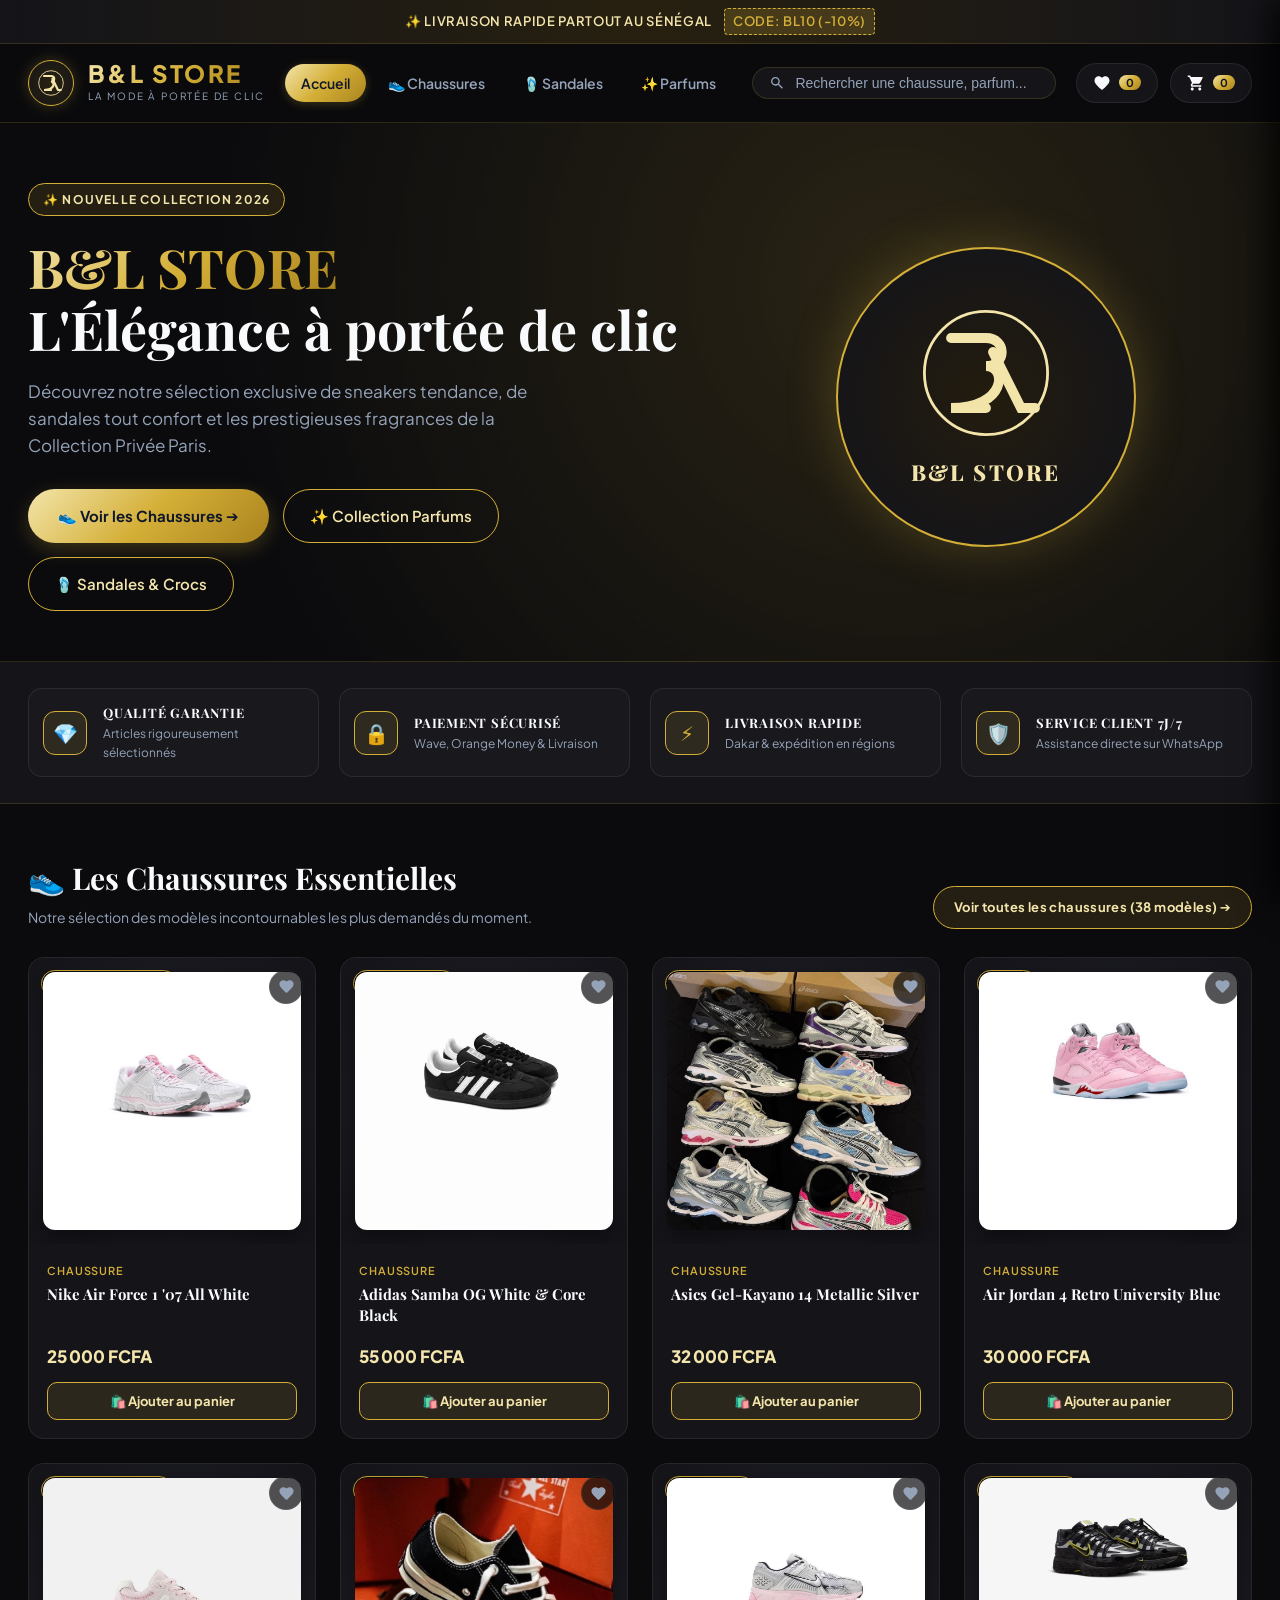
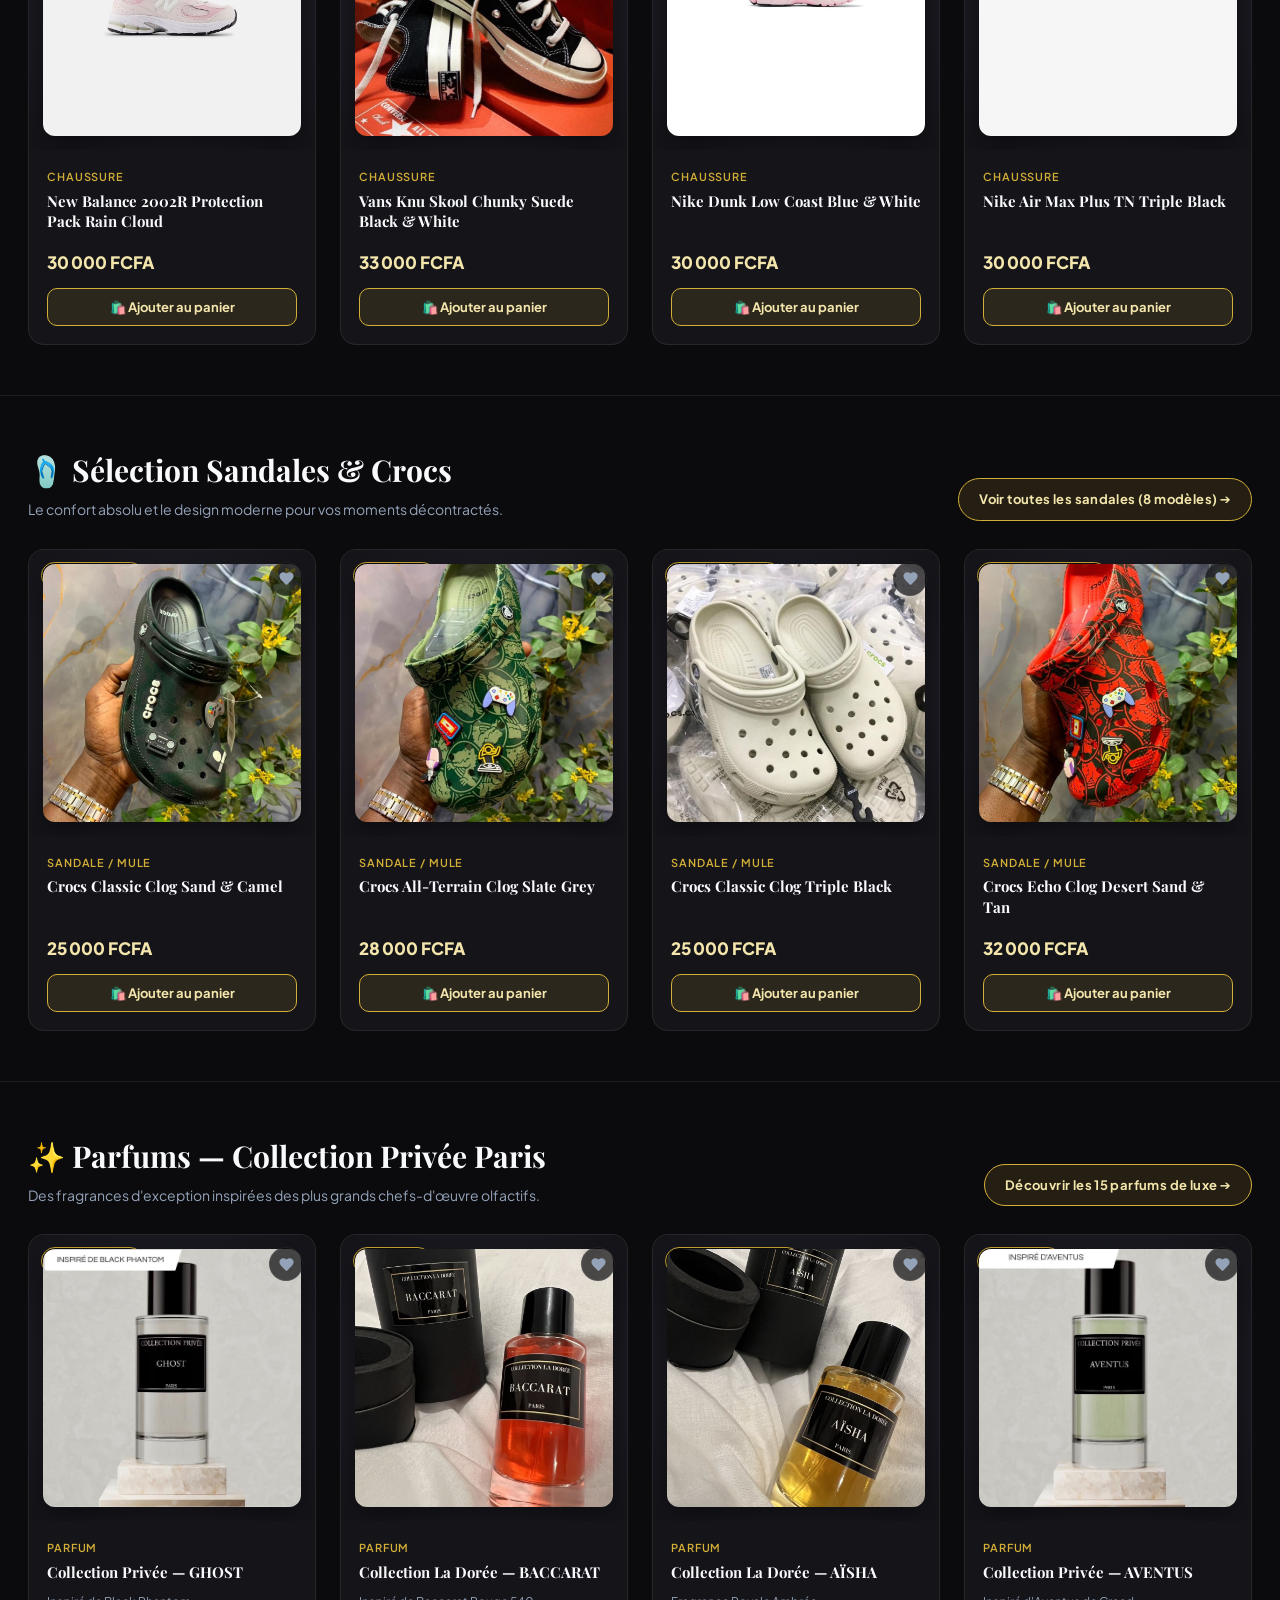
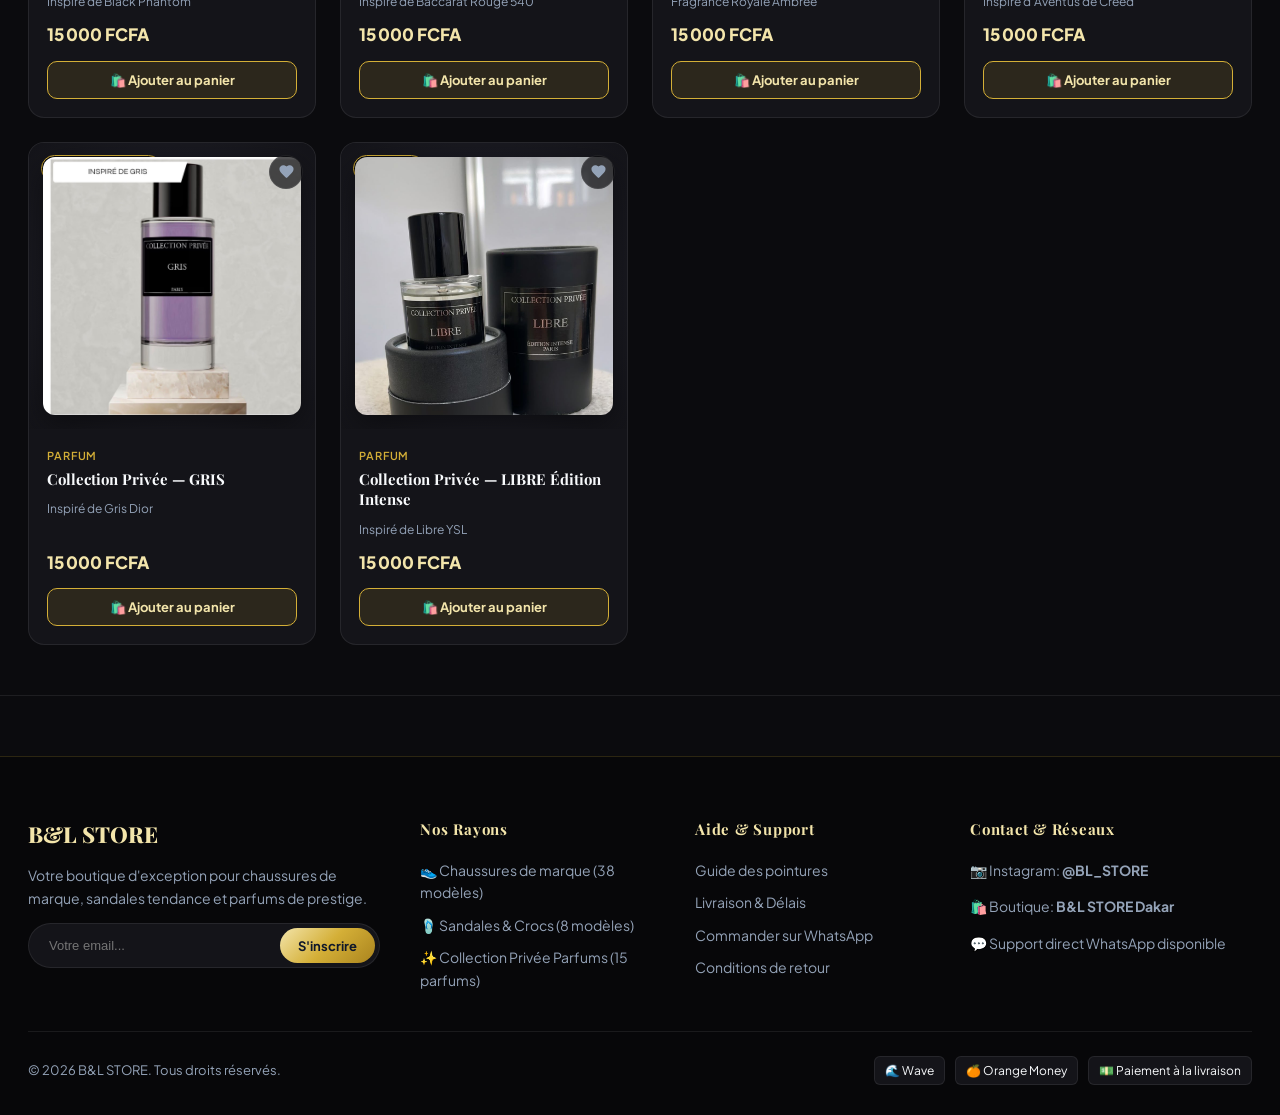
==== index.html @ 7fd626f5 "Rename site.html to index.html" ====
<!DOCTYPE html>
<html lang="fr">

<head>
  <meta charset="UTF-8">
  <meta name="viewport" content="width=device-width, initial-scale=1.0">
  <title>B&L STORE — La mode à portée de clic | Chaussures, Sandales & Parfums</title>
  <meta name="description"
    content="Découvrez B&L STORE : chaussures de marque, sandales tendance et parfums d'exception. Livraison rapide et paiement sécurisé.">
  <link rel="preconnect" href="https://fonts.googleapis.com">
  <link rel="preconnect" href="https://fonts.gstatic.com" crossorigin>
  <link
    href="https://fonts.googleapis.com/css2?family=Plus+Jakarta+Sans:wght@300;400;500;600;700;800&family=Playfair+Display:ital,wght@0,600;0,700;1,400&display=swap"
    rel="stylesheet">
  <link rel="stylesheet" href="style.css">
</head>

<body>

  <!-- Announcement Bar -->
  <div class="top-bar">
    <span>✨ LIVRAISON RAPIDE PARTOUT AU SÉNÉGAL</span>
    <span class="code">CODE: BL10 (-10%)</span>
  </div>

  <!-- Header -->
  <header>
    <div class="header-container">
      <a href="site.html" class="brand-logo-link">
        <div class="brand-badge">
          <svg viewBox="0 0 100 100" fill="none" xmlns="http://www.w3.org/2000/svg">
            <path d="M25 25 H50 C65 25 65 45 50 45 C65 45 65 75 25 75 H50" stroke="url(#goldGrad)" stroke-width="8"
              stroke-linecap="round" fill="none" />
            <path d="M55 35 L75 75 H85" stroke="url(#goldGrad)" stroke-width="8" stroke-linecap="round" fill="none" />
            <circle cx="50" cy="50" r="44" stroke="url(#goldGrad)" stroke-width="3" fill="none" />
            <defs>
              <linearGradient id="goldGrad" x1="0" y1="0" x2="100" y2="100">
                <stop offset="0%" stop-color="#f3e5ab" />
                <stop offset="50%" stop-color="#d4af37" />
                <stop offset="100%" stop-color="#aa841e" />
              </linearGradient>
            </defs>
          </svg>
        </div>
        <div class="brand-text-block">
          <span class="brand-name">B&L STORE</span>
          <span class="brand-tagline">LA MODE À PORTÉE DE CLIC</span>
        </div>
      </a>

      <!-- Navigation Links -->
      <nav class="main-nav">
        <a href="site.html" class="nav-link active">Accueil</a>
        <a href="chaussures.html" class="nav-link">👟 Chaussures</a>
        <a href="sandales.html" class="nav-link">🩴 Sandales</a>
        <a href="parfums.html" class="nav-link">✨ Parfums</a>
      </nav>

      <!-- Live Search Bar -->
      <div class="header-search">
        <div class="search-input-wrapper">
          <svg viewBox="0 0 24 24">
            <path
              d="M15.5 14h-.79l-.28-.27C15.41 12.59 16 11.11 16 9.5 16 5.91 13.09 3 9.5 3S3 5.91 3 9.5 5.91 16 9.5 16c1.61 0 3.09-.59 4.23-1.57l.27.28v.79l5 4.99L20.49 19l-4.99-5zm-6 0C7.01 14 5 11.99 5 9.5S7.01 5 9.5 5 14 7.01 14 9.5 11.99 14 9.5 14z" />
          </svg>
          <input type="text" id="searchInput" placeholder="Rechercher une chaussure, parfum..."
            oninput="handleHomeSearch(this.value)">
          <button class="clear-search-btn" id="clearSearchBtn" onclick="clearHomeSearch()">✕</button>
        </div>
      </div>

      <!-- Header Actions -->
      <div class="header-actions">
        <button class="action-btn" onclick="openWishlistDrawer()" title="Favoris">
          <svg viewBox="0 0 24 24">
            <path
              d="M12 21.35l-1.45-1.32C5.4 15.36 2 12.28 2 8.5 2 5.42 4.42 3 7.5 3c1.74 0 3.41.81 4.5 2.09C13.09 3.81 14.76 3 16.5 3 19.58 3 22 5.42 22 8.5c0 3.78-3.4 6.86-8.55 11.54L12 21.35z" />
          </svg>
          <span class="badge-count" id="wishlistCount">0</span>
        </button>
        <button class="action-btn" onclick="openCartDrawer()" title="Panier">
          <svg viewBox="0 0 24 24">
            <path
              d="M7 18c-1.1 0-1.99.9-1.99 2S5.9 22 7 22s2-.9 2-2-.9-2-2-2zM1 2v2h2l3.6 7.59-1.35 2.45c-.16.28-.25.61-.25.96 0 1.1.9 2 2 2h12v-2H7.42c-.14 0-.25-.11-.25-.25l.03-.12.9-1.63h7.45c.75 0 1.41-.41 1.75-1.03l3.58-6.49c.08-.14.12-.31.12-.48 0-.55-.45-1-1-1H5.21l-.94-2H1zm16 16c-1.1 0-1.99.9-1.99 2s.89 2 1.99 2 2-.9 2-2-.9-2-2-2z" />
          </svg>
          <span class="badge-count" id="cartCount">0</span>
        </button>
      </div>
    </div>
  </header>

  <!-- Hero Section -->
  <section class="hero-section">
    <div class="hero-content">
      <div class="hero-text">
        <div class="hero-tag">✨ Nouvelle Collection 2026</div>
        <h1><span>B&L STORE</span><br>L'Élégance à portée de clic</h1>
        <p>Découvrez notre sélection exclusive de sneakers tendance, de sandales tout confort et les prestigieuses fragrances de la Collection Privée Paris.</p>
        <div class="hero-ctas">
          <a href="chaussures.html" class="btn-gold">👟 Voir les Chaussures ➔</a>
          <a href="parfums.html" class="btn-outline">✨ Collection Parfums</a>
          <a href="sandales.html" class="btn-outline">🩴 Sandales & Crocs</a>
        </div>
      </div>
      <div class="hero-visual">
        <div class="hero-logo-frame">
          <svg width="140" height="140" viewBox="0 0 100 100" fill="none">
            <path d="M25 25 H50 C65 25 65 45 50 45 C65 45 65 75 25 75 H50" stroke="url(#heroGold)" stroke-width="7"
              stroke-linecap="round" />
            <path d="M55 35 L75 75 H85" stroke="url(#heroGold)" stroke-width="7" stroke-linecap="round" />
            <circle cx="50" cy="50" r="44" stroke="url(#heroGold)" stroke-width="2" />
            <defs>
              <linearGradient id="heroGold" x1="0" y1="0" x2="100" y2="100">
                <stop offset="0%" stop-color="#f3e5ab" />
                <stop offset="50%" stop-color="#d4af37" />
                <stop offset="100%" stop-color="#aa841e" />
              </linearGradient>
            </defs>
          </svg>
          <span
            style="font-family:var(--font-heading); font-size:22px; font-weight:800; color:var(--gold-light); margin-top:12px; letter-spacing:0.1em;">B&L
            STORE</span>
        </div>
      </div>
    </div>
  </section>

  <!-- Trust Badges -->
  <section class="trust-bar">
    <div class="trust-container">
      <div class="trust-card">
        <div class="trust-icon">💎</div>
        <div class="trust-info">
          <h4>Qualité Garantie</h4>
          <p>Articles rigoureusement sélectionnés</p>
        </div>
      </div>
      <div class="trust-card">
        <div class="trust-icon">🔒</div>
        <div class="trust-info">
          <h4>Paiement Sécurisé</h4>
          <p>Wave, Orange Money & Livraison</p>
        </div>
      </div>
      <div class="trust-card">
        <div class="trust-icon">⚡</div>
        <div class="trust-info">
          <h4>Livraison Rapide</h4>
          <p>Dakar & expédition en régions</p>
        </div>
      </div>
      <div class="trust-card">
        <div class="trust-icon">🛡️</div>
        <div class="trust-info">
          <h4>Service Client 7j/7</h4>
          <p>Assistance directe sur WhatsApp</p>
        </div>
      </div>
    </div>
  </section>

  <!-- Main Showcase Container -->
  <main>
    <!-- Section 1 : Chaussures Essentielles -->
    <section class="section-wrapper" id="section-chaussures">
      <div class="section-head-wrap">
        <div class="section-head-info">
          <h2>👟 Les Chaussures Essentielles</h2>
          <p>Notre sélection des modèles incontournables les plus demandés du moment.</p>
        </div>
        <a href="chaussures.html" class="btn-view-all">Voir toutes les chaussures (38 modèles) ➔</a>
      </div>
      <div class="products-grid" id="homeShoesGrid"></div>
    </section>

    <!-- Section 2 : Sandales & Crocs -->
    <section class="section-wrapper" id="section-sandales">
      <div class="section-head-wrap">
        <div class="section-head-info">
          <h2>🩴 Sélection Sandales & Crocs</h2>
          <p>Le confort absolu et le design moderne pour vos moments décontractés.</p>
        </div>
        <a href="sandales.html" class="btn-view-all">Voir toutes les sandales (8 modèles) ➔</a>
      </div>
      <div class="products-grid" id="homeSandalesGrid"></div>
    </section>

    <!-- Section 3 : Parfums Collection Privée -->
    <section class="section-wrapper" id="section-parfums">
      <div class="section-head-wrap">
        <div class="section-head-info">
          <h2>✨ Parfums — Collection Privée Paris</h2>
          <p>Des fragrances d'exception inspirées des plus grands chefs-d'œuvre olfactifs.</p>
        </div>
        <a href="parfums.html" class="btn-view-all">Découvrir les 15 parfums de luxe ➔</a>
      </div>
      <div class="products-grid" id="homeParfumsGrid"></div>
    </section>
  </main>

  <!-- Footer -->
  <footer>
    <div class="footer-grid">
      <div class="footer-col">
        <div
          style="font-family:var(--font-heading); font-size:22px; font-weight:800; color:var(--gold-light); margin-bottom:12px;">
          B&L STORE</div>
        <p>Votre boutique d'exception pour chaussures de marque, sandales tendance et parfums de prestige.</p>
        <div class="newsletter-form">
          <input type="email" placeholder="Votre email..." id="newsletterEmail">
          <button onclick="subscribeNewsletter()">S'inscrire</button>
        </div>
      </div>
      <div class="footer-col">
        <h5>Nos Rayons</h5>
        <ul>
          <li><a href="chaussures.html">👟 Chaussures de marque (38 modèles)</a></li>
          <li><a href="sandales.html">🩴 Sandales & Crocs (8 modèles)</a></li>
          <li><a href="parfums.html">✨ Collection Privée Parfums (15 parfums)</a></li>
        </ul>
      </div>
      <div class="footer-col">
        <h5>Aide & Support</h5>
        <ul>
          <li><a href="#">Guide des pointures</a></li>
          <li><a href="#">Livraison & Délais</a></li>
          <li><a href="https://wa.me/" target="_blank">Commander sur WhatsApp</a></li>
          <li><a href="#">Conditions de retour</a></li>
        </ul>
      </div>
      <div class="footer-col">
        <h5>Contact & Réseaux</h5>
        <p>📷 Instagram: <strong>@BL_STORE</strong></p>
        <p>🛍️ Boutique: <strong>B&L STORE Dakar</strong></p>
        <p>💬 Support direct WhatsApp disponible</p>
      </div>
    </div>
    <div class="footer-bottom">
      <span>© 2026 B&L STORE. Tous droits réservés.</span>
      <div class="payment-tags">
        <span class="pay-tag">🌊 Wave</span>
        <span class="pay-tag">🍊 Orange Money</span>
        <span class="pay-tag">💵 Paiement à la livraison</span>
      </div>
    </div>
  </footer>

  <!-- Product Detail Modal -->
  <div class="modal-overlay" id="productModal">
    <div class="product-modal">
      <button class="modal-close-btn" onclick="closeProductModal()">✕</button>
      <div class="modal-img-col" id="modalImgCol"></div>
      <div class="modal-info-col">
        <span class="modal-cat-tag" id="modalCatTag">CATEGORIE</span>
        <h3 class="modal-title" id="modalTitle">Titre du Produit</h3>
        <div class="modal-price" id="modalPrice">0 FCFA</div>

        <span class="option-label" id="modalOptionLabel">Sélectionnez la pointure</span>
        <div class="size-picker" id="modalSizePicker"></div>

        <span class="option-label">Quantité</span>
        <div class="qty-picker">
          <button class="qty-btn" onclick="changeQty(-1)">-</button>
          <span class="qty-val" id="modalQtyVal">1</span>
          <button class="qty-btn" onclick="changeQty(1)">+</button>
        </div>

        <div class="modal-cta-group">
          <button class="btn-gold" style="flex:1; justify-content:center;" onclick="addModalItemToCart()">Ajouter au panier</button>
        </div>
      </div>
    </div>
  </div>

  <!-- Cart Side Drawer -->
  <div class="drawer-panel" id="cartDrawer">
    <div class="drawer-header">
      <h3>Mon Panier (<span id="cartDrawerCount">0</span>)</h3>
      <button class="modal-close-btn" onclick="closeCartDrawer()">✕</button>
    </div>
    <div class="drawer-body" id="cartDrawerBody"></div>
    <div class="drawer-footer">
      <div class="coupon-box">
        <input type="text" id="couponInput" placeholder="Code promo (ex: BL10)">
        <button onclick="applyCoupon()">Appliquer</button>
      </div>
      <div class="summary-row">
        <span>Sous-total:</span>
        <span id="subtotalVal">0 FCFA</span>
      </div>
      <div class="summary-row" id="discountRow" style="display:none; color:var(--gold-light);">
        <span>Réduction (-10%):</span>
        <span id="discountVal">-0 FCFA</span>
      </div>
      <div class="summary-row total">
        <span>Total:</span>
        <span id="totalVal">0 FCFA</span>
      </div>
      <button class="btn-checkout" onclick="openCheckoutModal()">Passer la commande ➔</button>
    </div>
  </div>

  <!-- Checkout Form Modal -->
  <div class="modal-overlay" id="checkoutModal">
    <div class="checkout-modal">
      <div style="display:flex; justify-content:space-between; align-items:center; margin-bottom:20px;">
        <h3 style="color:var(--gold-light); font-size:22px;">Finaliser votre commande</h3>
        <button class="modal-close-btn" onclick="closeCheckoutModal()" style="position:static;">✕</button>
      </div>
      <form onsubmit="submitOrder(event)">
        <div class="form-group">
          <label>Nom complet *</label>
          <input type="text" required placeholder="Ex: Moussa Diop" id="custName">
        </div>
        <div class="form-group">
          <label>Numéro de Téléphone (WhatsApp) *</label>
          <input type="tel" required placeholder="Ex: +221 77 000 00 00" id="custPhone">
        </div>
        <div class="form-group">
          <label>Adresse de livraison complète *</label>
          <input type="text" required placeholder="Ex: Dakar, Sacré-Cœur 3, Immeuble A" id="custAddress">
        </div>
        <div class="form-group">
          <label>Moyen de Paiement *</label>
          <div class="payment-options">
            <div class="pay-option selected" onclick="selectPayment('wave', this)">🌊 Wave</div>
            <div class="pay-option" onclick="selectPayment('om', this)">🍊 Orange Money</div>
            <div class="pay-option" onclick="selectPayment('cod', this)">💵 À la livraison</div>
            <div class="pay-option" onclick="selectPayment('card', this)">💳 Carte Bancaire</div>
          </div>
        </div>
        <button type="submit" class="btn-checkout" style="margin-top:20px;">Confirmer la commande sur WhatsApp ➔</button>
      </form>
    </div>
  </div>

  <!-- Scripts -->
  <script src="products.js"></script>
  <script src="store.js"></script>
  <script>
    let homeSearchQuery = '';

    function renderCurrentPageProducts() {
      const shoesGrid = document.getElementById('homeShoesGrid');
      const sandalesGrid = document.getElementById('homeSandalesGrid');
      const parfumsGrid = document.getElementById('homeParfumsGrid');

      const filterBySearch = (items) => {
        if (!homeSearchQuery) return items;
        return items.filter(p => 
          p.name.toLowerCase().includes(homeSearchQuery) || 
          (p.note && p.note.toLowerCase().includes(homeSearchQuery)) ||
          (p.brand && p.brand.toLowerCase().includes(homeSearchQuery))
        );
      };

      if (shoesGrid) {
        const featuredShoes = filterBySearch(ALL_PRODUCTS.filter(p => p.cat === 'chaussures' && p.featured));
        shoesGrid.innerHTML = featuredShoes.length > 0 
          ? featuredShoes.map(p => renderProductCardHTML(p)).join('')
          : '<p class="no-products">Aucune chaussure trouvée pour cette recherche.</p>';
      }

      if (sandalesGrid) {
        const featuredSandales = filterBySearch(ALL_PRODUCTS.filter(p => p.cat === 'sandales' && p.featured));
        sandalesGrid.innerHTML = featuredSandales.length > 0
          ? featuredSandales.map(p => renderProductCardHTML(p)).join('')
          : '<p class="no-products">Aucune sandale trouvée pour cette recherche.</p>';
      }

      if (parfumsGrid) {
        const featuredParfums = filterBySearch(ALL_PRODUCTS.filter(p => p.cat === 'parfums' && p.featured));
        parfumsGrid.innerHTML = featuredParfums.length > 0
          ? featuredParfums.map(p => renderProductCardHTML(p)).join('')
          : '<p class="no-products">Aucun parfum trouvé pour cette recherche.</p>';
      }
    }

    function handleHomeSearch(val) {
      homeSearchQuery = val.trim().toLowerCase();
      const clearBtn = document.getElementById('clearSearchBtn');
      if (clearBtn) clearBtn.classList.toggle('active', homeSearchQuery.length > 0);
      renderCurrentPageProducts();
    }

    function clearHomeSearch() {
      const input = document.getElementById('searchInput');
      if (input) input.value = '';
      homeSearchQuery = '';
      const clearBtn = document.getElementById('clearSearchBtn');
      if (clearBtn) clearBtn.classList.remove('active');
      renderCurrentPageProducts();
    }

    // Initial render
    document.addEventListener('DOMContentLoaded', () => {
      renderCurrentPageProducts();
    });
  </script>
</body>

</html>
---- style.css ----
:root {
  --bg-dark: #0b0b0e;
  --bg-card: #141419;
  --bg-card-hover: #1c1c24;
  --bg-elevated: #22222d;
  --gold: #d4af37;
  --gold-light: #f3e5ab;
  --gold-dark: #aa841e;
  --gold-gradient: linear-gradient(135deg, #f3e5ab 0%, #d4af37 50%, #aa841e 100%);
  --gold-glow: rgba(212, 175, 55, 0.25);
  --text-main: #f8fafc;
  --text-muted: #94a3b8;
  --text-dark: #0f172a;
  --border-color: rgba(212, 175, 55, 0.18);
  --border-subtle: rgba(255, 255, 255, 0.08);
  --accent-red: #ef4444;
  --accent-green: #10b981;
  --font-heading: 'Playfair Display', Georgia, serif;
  --font-sans: 'Plus Jakarta Sans', system-ui, -apple-system, sans-serif;
  --shadow-card: 0 10px 30px -10px rgba(0, 0, 0, 0.8), 0 0 15px rgba(212, 175, 55, 0.05);
  --shadow-modal: 0 25px 50px -12px rgba(0, 0, 0, 0.9), 0 0 30px rgba(212, 175, 55, 0.15);
}

* {
  box-sizing: border-box;
  margin: 0;
  padding: 0;
}

html {
  scroll-behavior: smooth;
}

body {
  background-color: var(--bg-dark);
  color: var(--text-main);
  font-family: var(--font-sans);
  line-height: 1.6;
  overflow-x: hidden;
}

/* Typography */
h1, h2, h3, h4, h5, .brand-title {
  font-family: var(--font-heading);
  font-weight: 700;
}

a {
  color: inherit;
  text-decoration: none;
}

button {
  font-family: inherit;
  cursor: pointer;
  border: none;
  outline: none;
  background: none;
}

/* Announcement Bar */
.top-bar {
  background: linear-gradient(90deg, #141419, #272010, #141419);
  border-bottom: 1px solid var(--border-color);
  color: var(--gold-light);
  font-size: 13px;
  font-weight: 600;
  text-align: center;
  padding: 8px 16px;
  letter-spacing: 0.05em;
  display: flex;
  align-items: center;
  justify-content: center;
  gap: 12px;
}

.top-bar span.code {
  background: rgba(212, 175, 55, 0.2);
  border: 1px dashed var(--gold);
  padding: 2px 8px;
  border-radius: 4px;
  color: var(--gold);
}

/* Header */
header {
  position: sticky;
  top: 0;
  z-index: 50;
  background: rgba(11, 11, 14, 0.94);
  backdrop-filter: blur(16px);
  border-bottom: 1px solid var(--border-color);
}

.header-container {
  max-width: 1400px;
  margin: 0 auto;
  padding: 16px 28px;
  display: flex;
  align-items: center;
  justify-content: space-between;
  gap: 20px;
}

/* Brand Logo */
.brand-logo-link {
  display: flex;
  align-items: center;
  gap: 14px;
  text-decoration: none;
}

.brand-badge {
  width: 46px;
  height: 46px;
  border-radius: 50%;
  background: radial-gradient(circle, #2a2210 0%, #141419 100%);
  border: 1.5px solid var(--gold);
  display: flex;
  align-items: center;
  justify-content: center;
  box-shadow: 0 0 15px var(--gold-glow);
}

.brand-badge svg {
  width: 28px;
  height: 28px;
}

.brand-text-block {
  display: flex;
  flex-direction: column;
}

.brand-name {
  font-size: 24px;
  font-weight: 800;
  letter-spacing: 0.1em;
  background: var(--gold-gradient);
  -webkit-background-clip: text;
  -webkit-text-fill-color: transparent;
  line-height: 1;
}

.brand-tagline {
  font-size: 10px;
  letter-spacing: 0.18em;
  color: var(--text-muted);
  text-transform: uppercase;
  margin-top: 3px;
}

/* Navigation Links */
.main-nav {
  display: flex;
  align-items: center;
  gap: 6px;
}

.nav-link {
  color: var(--text-muted);
  font-size: 14px;
  font-weight: 600;
  padding: 8px 16px;
  border-radius: 20px;
  transition: all 0.25s ease;
  display: inline-flex;
  align-items: center;
  gap: 6px;
}

.nav-link:hover {
  color: var(--text-main);
  background: rgba(255, 255, 255, 0.05);
}

.nav-link.active {
  color: var(--text-dark);
  background: var(--gold-gradient);
  box-shadow: 0 2px 10px var(--gold-glow);
}

/* Search Bar */
.header-search {
  flex: 1;
  max-width: 380px;
  position: relative;
}

.search-input-wrapper {
  display: flex;
  align-items: center;
  background: var(--bg-card);
  border: 1px solid var(--border-color);
  border-radius: 30px;
  padding: 6px 16px;
  transition: all 0.3s ease;
}

.search-input-wrapper:focus-within {
  border-color: var(--gold);
  box-shadow: 0 0 12px var(--gold-glow);
  background: var(--bg-card-hover);
}

.search-input-wrapper svg {
  width: 18px;
  height: 18px;
  fill: var(--text-muted);
  margin-right: 10px;
}

.search-input-wrapper input {
  width: 100%;
  background: none;
  border: none;
  color: var(--text-main);
  font-size: 14px;
  outline: none;
}

.search-input-wrapper input::placeholder {
  color: var(--text-muted);
}

.clear-search-btn {
  color: var(--text-muted);
  font-size: 14px;
  padding: 2px 6px;
  display: none;
}

.clear-search-btn.active {
  display: block;
}

/* Header Actions */
.header-actions {
  display: flex;
  align-items: center;
  gap: 12px;
}

.action-btn {
  position: relative;
  display: flex;
  align-items: center;
  gap: 8px;
  background: var(--bg-card);
  border: 1px solid var(--border-subtle);
  color: var(--text-main);
  padding: 10px 16px;
  border-radius: 24px;
  font-size: 14px;
  font-weight: 500;
  transition: all 0.25s ease;
}

.action-btn:hover {
  border-color: var(--gold);
  color: var(--gold-light);
  transform: translateY(-1px);
}

.action-btn svg {
  width: 18px;
  height: 18px;
  fill: currentColor;
}

.badge-count {
  background: var(--gold-gradient);
  color: var(--text-dark);
  font-weight: 700;
  font-size: 11px;
  padding: 2px 7px;
  border-radius: 10px;
  line-height: 1;
}

/* Hero Section */
.hero-section {
  position: relative;
  padding: 60px 28px 50px;
  background: radial-gradient(circle at 70% 30%, rgba(212, 175, 55, 0.15) 0%, rgba(11, 11, 14, 1) 70%);
  border-bottom: 1px solid var(--border-color);
  overflow: hidden;
}

.hero-content {
  max-width: 1400px;
  margin: 0 auto;
  display: grid;
  grid-template-columns: 1.1fr 0.9fr;
  gap: 40px;
  align-items: center;
}

.hero-tag {
  display: inline-flex;
  align-items: center;
  gap: 8px;
  background: rgba(212, 175, 55, 0.12);
  border: 1px solid var(--gold);
  color: var(--gold-light);
  padding: 6px 14px;
  border-radius: 20px;
  font-size: 12px;
  font-weight: 700;
  letter-spacing: 0.1em;
  text-transform: uppercase;
  margin-bottom: 20px;
}

.hero-text h1 {
  font-size: clamp(34px, 4.2vw, 56px);
  line-height: 1.15;
  margin-bottom: 18px;
}

.hero-text h1 span {
  background: var(--gold-gradient);
  -webkit-background-clip: text;
  -webkit-text-fill-color: transparent;
}

.hero-text p {
  font-size: 17px;
  color: var(--text-muted);
  max-width: 540px;
  margin-bottom: 30px;
}

.hero-ctas {
  display: flex;
  flex-wrap: wrap;
  gap: 14px;
}

.btn-gold {
  background: var(--gold-gradient);
  color: var(--text-dark);
  font-weight: 700;
  padding: 14px 30px;
  border-radius: 30px;
  font-size: 15px;
  box-shadow: 0 6px 20px var(--gold-glow);
  transition: all 0.3s ease;
  display: inline-flex;
  align-items: center;
  gap: 10px;
}

.btn-gold:hover {
  transform: translateY(-2px);
  box-shadow: 0 10px 25px rgba(212, 175, 55, 0.4);
}

.btn-outline {
  border: 1px solid var(--gold);
  color: var(--gold-light);
  padding: 14px 26px;
  border-radius: 30px;
  font-size: 15px;
  font-weight: 600;
  transition: all 0.3s ease;
  display: inline-flex;
  align-items: center;
  gap: 8px;
}

.btn-outline:hover {
  background: rgba(212, 175, 55, 0.12);
  border-color: var(--gold-light);
}

.hero-visual {
  display: flex;
  justify-content: center;
  align-items: center;
}

.hero-logo-frame {
  width: 300px;
  height: 300px;
  border-radius: 50%;
  background: radial-gradient(circle, #231c0e 0%, #141419 80%);
  border: 2px solid var(--gold);
  box-shadow: 0 0 50px rgba(212, 175, 55, 0.25);
  display: flex;
  flex-direction: column;
  align-items: center;
  justify-content: center;
  animation: floatFrame 6s ease-in-out infinite;
}

@keyframes floatFrame {
  0%, 100% { transform: translateY(0); }
  50% { transform: translateY(-10px); }
}

/* Page Hero Banner (for category pages) */
.page-hero {
  padding: 40px 28px 30px;
  background: linear-gradient(180deg, #16161d 0%, var(--bg-dark) 100%);
  border-bottom: 1px solid var(--border-color);
}

.page-hero-container {
  max-width: 1400px;
  margin: 0 auto;
}

.breadcrumb {
  display: flex;
  align-items: center;
  gap: 8px;
  font-size: 13px;
  color: var(--text-muted);
  margin-bottom: 12px;
}

.breadcrumb a:hover {
  color: var(--gold);
}

.page-hero h1 {
  font-size: clamp(28px, 3.2vw, 42px);
  color: var(--text-main);
  margin-bottom: 8px;
}

.page-hero p {
  color: var(--text-muted);
  font-size: 15px;
  max-width: 600px;
}

/* Filter Pills Bar */
.filter-pills-bar {
  max-width: 1400px;
  margin: 24px auto 0;
  display: flex;
  gap: 8px;
  overflow-x: auto;
  scrollbar-width: none;
  padding-bottom: 6px;
}

.filter-pills-bar::-webkit-scrollbar {
  display: none;
}

.filter-pill {
  padding: 8px 18px;
  border-radius: 20px;
  font-size: 13px;
  font-weight: 600;
  color: var(--text-muted);
  background: var(--bg-card);
  border: 1px solid var(--border-subtle);
  white-space: nowrap;
  transition: all 0.25s ease;
}

.filter-pill:hover {
  color: var(--text-main);
  border-color: var(--border-color);
}

.filter-pill.active {
  color: var(--text-dark);
  background: var(--gold-gradient);
  border-color: var(--gold-light);
  box-shadow: 0 2px 10px var(--gold-glow);
}

/* Trust Badges Bar */
.trust-bar {
  background: var(--bg-card);
  border-bottom: 1px solid var(--border-color);
  padding: 26px 28px;
}

.trust-container {
  max-width: 1400px;
  margin: 0 auto;
  display: grid;
  grid-template-columns: repeat(4, 1fr);
  gap: 20px;
}

.trust-card {
  display: flex;
  align-items: center;
  gap: 16px;
  padding: 14px;
  background: rgba(255, 255, 255, 0.02);
  border: 1px solid var(--border-subtle);
  border-radius: 14px;
  transition: all 0.3s ease;
}

.trust-card:hover {
  border-color: var(--border-color);
  background: rgba(212, 175, 55, 0.04);
  transform: translateY(-2px);
}

.trust-icon {
  width: 44px;
  height: 44px;
  border-radius: 12px;
  background: rgba(212, 175, 55, 0.12);
  border: 1px solid var(--gold);
  display: flex;
  align-items: center;
  justify-content: center;
  color: var(--gold);
  font-size: 20px;
  flex-shrink: 0;
}

.trust-info h4 {
  font-size: 13px;
  font-weight: 700;
  letter-spacing: 0.06em;
  text-transform: uppercase;
  color: var(--text-main);
}

.trust-info p {
  font-size: 12px;
  color: var(--text-muted);
}

/* Section Container */
.section-wrapper {
  max-width: 1400px;
  margin: 0 auto;
  padding: 50px 28px;
  border-bottom: 1px solid var(--border-subtle);
}

.section-head-wrap {
  display: flex;
  align-items: flex-end;
  justify-content: space-between;
  margin-bottom: 28px;
  flex-wrap: wrap;
  gap: 16px;
}

.section-head-info h2 {
  font-size: 30px;
  color: var(--text-main);
}

.section-head-info p {
  color: var(--text-muted);
  font-size: 14px;
  margin-top: 4px;
}

.btn-view-all {
  display: inline-flex;
  align-items: center;
  gap: 8px;
  padding: 10px 20px;
  border-radius: 24px;
  background: rgba(212, 175, 55, 0.12);
  border: 1px solid var(--gold);
  color: var(--gold-light);
  font-weight: 700;
  font-size: 13px;
  letter-spacing: 0.03em;
  transition: all 0.3s ease;
}

.btn-view-all:hover {
  background: var(--gold-gradient);
  color: var(--text-dark);
  box-shadow: 0 4px 15px var(--gold-glow);
  transform: translateX(3px);
}

/* Catalog Controls (for category pages) */
.catalog-controls {
  display: flex;
  align-items: center;
  gap: 14px;
  flex-wrap: wrap;
}

.sort-select {
  background: var(--bg-card);
  border: 1px solid var(--border-subtle);
  color: var(--text-main);
  padding: 10px 16px;
  border-radius: 12px;
  font-size: 14px;
  outline: none;
  cursor: pointer;
}

.sort-select:focus {
  border-color: var(--gold);
}

/* Products Grid */
.products-grid {
  display: grid;
  grid-template-columns: repeat(4, 1fr);
  gap: 24px;
}

.product-card {
  background: var(--bg-card);
  border: 1px solid var(--border-subtle);
  border-radius: 16px;
  overflow: hidden;
  display: flex;
  flex-direction: column;
  transition: all 0.35s cubic-bezier(0.4, 0, 0.2, 1);
  position: relative;
  cursor: pointer;
}

.product-card:hover {
  border-color: var(--gold);
  transform: translateY(-6px);
  box-shadow: var(--shadow-card);
}

.card-img-wrapper {
  position: relative;
  width: 100%;
  aspect-ratio: 1;
  background: radial-gradient(circle, #252530 0%, #141419 100%);
  display: flex;
  align-items: center;
  justify-content: center;
  padding: 14px;
  overflow: hidden;
}

.card-img-wrapper img {
  width: 100%;
  height: 100%;
  object-fit: cover;
  border-radius: 12px;
  filter: drop-shadow(0 10px 15px rgba(0, 0, 0, 0.5));
  transition: transform 0.4s ease;
}

.product-card:hover .card-img-wrapper img {
  transform: scale(1.06);
}

.badge-tag {
  position: absolute;
  top: 12px;
  left: 12px;
  background: rgba(11, 11, 14, 0.85);
  border: 1px solid var(--gold);
  color: var(--gold-light);
  font-size: 11px;
  font-weight: 700;
  padding: 4px 10px;
  border-radius: 20px;
  letter-spacing: 0.05em;
  text-transform: uppercase;
}

.wishlist-btn {
  position: absolute;
  top: 12px;
  right: 12px;
  width: 34px;
  height: 34px;
  border-radius: 50%;
  background: rgba(11, 11, 14, 0.7);
  border: 1px solid var(--border-subtle);
  color: var(--text-muted);
  display: flex;
  align-items: center;
  justify-content: center;
  transition: all 0.25s ease;
  z-index: 2;
}

.wishlist-btn:hover,
.wishlist-btn.active {
  background: rgba(239, 68, 68, 0.2);
  border-color: var(--accent-red);
  color: var(--accent-red);
}

.wishlist-btn svg {
  width: 17px;
  height: 17px;
  fill: currentColor;
}

.card-body {
  padding: 18px;
  display: flex;
  flex-direction: column;
  flex: 1;
}

.card-category {
  font-size: 11px;
  color: var(--gold);
  font-weight: 600;
  text-transform: uppercase;
  letter-spacing: 0.08em;
  margin-bottom: 5px;
}

.card-title {
  font-size: 15px;
  font-weight: 700;
  color: var(--text-main);
  margin-bottom: 8px;
  line-height: 1.35;
  display: -webkit-box;
  -webkit-line-clamp: 2;
  -webkit-box-orient: vertical;
  overflow: hidden;
}

.card-price-row {
  display: flex;
  align-items: center;
  justify-content: space-between;
  margin-top: auto;
  padding-top: 10px;
}

.card-price {
  font-size: 17px;
  font-weight: 800;
  color: var(--gold-light);
}

.card-actions {
  margin-top: 12px;
  display: flex;
  gap: 10px;
}

.btn-add-cart {
  flex: 1;
  background: rgba(212, 175, 55, 0.12);
  border: 1px solid var(--gold);
  color: var(--gold-light);
  font-weight: 700;
  padding: 10px;
  border-radius: 10px;
  font-size: 13px;
  transition: all 0.25s ease;
  display: flex;
  align-items: center;
  justify-content: center;
  gap: 8px;
}

.btn-add-cart:hover {
  background: var(--gold-gradient);
  color: var(--text-dark);
  box-shadow: 0 4px 15px var(--gold-glow);
}

/* Empty State */
.no-products {
  grid-column: 1 / -1;
  text-align: center;
  padding: 60px 20px;
  color: var(--text-muted);
}

.no-products h3 {
  font-size: 22px;
  color: var(--text-main);
  margin-bottom: 8px;
}

/* Footer */
footer {
  background: #070709;
  border-top: 1px solid var(--border-color);
  padding: 60px 28px 30px;
  margin-top: 60px;
}

.footer-grid {
  max-width: 1400px;
  margin: 0 auto;
  display: grid;
  grid-template-columns: 1.5fr 1fr 1fr 1.2fr;
  gap: 40px;
  padding-bottom: 40px;
  border-bottom: 1px solid var(--border-subtle);
}

.footer-col h5 {
  color: var(--gold-light);
  font-size: 15px;
  font-weight: 700;
  margin-bottom: 18px;
  letter-spacing: 0.05em;
}

.footer-col p {
  font-size: 14px;
  color: var(--text-muted);
  margin-bottom: 14px;
}

.footer-col ul {
  list-style: none;
  display: flex;
  flex-direction: column;
  gap: 10px;
  font-size: 14px;
}

.footer-col a {
  color: var(--text-muted);
  transition: color 0.2s;
}

.footer-col a:hover {
  color: var(--gold);
}

.newsletter-form {
  display: flex;
  margin-top: 12px;
  background: var(--bg-card);
  border: 1px solid var(--border-subtle);
  border-radius: 24px;
  padding: 4px;
}

.newsletter-form input {
  background: none;
  border: none;
  color: var(--text-main);
  padding: 10px 16px;
  font-size: 13px;
  flex: 1;
  outline: none;
}

.newsletter-form button {
  background: var(--gold-gradient);
  color: var(--text-dark);
  font-weight: 700;
  padding: 8px 18px;
  border-radius: 20px;
  font-size: 13px;
}

.footer-bottom {
  max-width: 1400px;
  margin: 24px auto 0;
  display: flex;
  align-items: center;
  justify-content: space-between;
  flex-wrap: wrap;
  gap: 16px;
  font-size: 13px;
  color: var(--text-muted);
}

.payment-tags {
  display: flex;
  gap: 10px;
}

.pay-tag {
  background: var(--bg-card);
  border: 1px solid var(--border-subtle);
  padding: 4px 10px;
  border-radius: 6px;
  font-size: 12px;
  color: var(--text-main);
}

/* Modals Base */
.modal-overlay {
  position: fixed;
  inset: 0;
  background: rgba(0, 0, 0, 0.85);
  backdrop-filter: blur(8px);
  display: none;
  align-items: center;
  justify-content: center;
  z-index: 100;
  padding: 20px;
  opacity: 0;
  transition: opacity 0.3s ease;
}

.modal-overlay.active {
  display: flex;
  opacity: 1;
}

/* Product Details Modal */
.product-modal {
  background: var(--bg-card);
  border: 1px solid var(--border-color);
  border-radius: 20px;
  width: min(960px, 100%);
  max-height: 90vh;
  overflow-y: auto;
  box-shadow: var(--shadow-modal);
  display: grid;
  grid-template-columns: 1fr 1fr;
  position: relative;
}

.modal-close-btn {
  position: absolute;
  top: 16px;
  right: 16px;
  width: 36px;
  height: 36px;
  border-radius: 50%;
  background: rgba(255, 255, 255, 0.08);
  color: var(--text-main);
  display: flex;
  align-items: center;
  justify-content: center;
  font-size: 18px;
  transition: all 0.2s;
  z-index: 10;
}

.modal-close-btn:hover {
  background: var(--accent-red);
  color: #fff;
}

.modal-img-col {
  background: radial-gradient(circle, #252530 0%, #141419 100%);
  display: flex;
  align-items: center;
  justify-content: center;
  padding: 30px;
  border-right: 1px solid var(--border-subtle);
  overflow: hidden;
}

.modal-img-col img {
  max-width: 90%;
  max-height: 380px;
  object-fit: contain;
  border-radius: 14px;
  filter: drop-shadow(0 15px 25px rgba(0, 0, 0, 0.6));
}

.modal-info-col {
  padding: 36px 32px;
  display: flex;
  flex-direction: column;
}

.modal-cat-tag {
  font-size: 12px;
  color: var(--gold);
  font-weight: 700;
  text-transform: uppercase;
  margin-bottom: 6px;
}

.modal-title {
  font-size: 24px;
  margin-bottom: 10px;
  line-height: 1.3;
}

.modal-price {
  font-size: 24px;
  font-weight: 800;
  color: var(--gold-light);
  margin-bottom: 20px;
}

.option-label {
  font-size: 13px;
  font-weight: 700;
  color: var(--text-muted);
  text-transform: uppercase;
  margin-bottom: 10px;
  display: block;
}

.size-picker {
  display: flex;
  flex-wrap: wrap;
  gap: 8px;
  margin-bottom: 24px;
}

.size-btn {
  padding: 8px 16px;
  border-radius: 8px;
  border: 1px solid var(--border-subtle);
  background: var(--bg-elevated);
  color: var(--text-main);
  font-size: 14px;
  font-weight: 600;
  transition: all 0.2s;
}

.size-btn:hover {
  border-color: var(--gold);
}

.size-btn.active {
  background: var(--gold-gradient);
  color: var(--text-dark);
  border-color: var(--gold-light);
  font-weight: 700;
}

.qty-picker {
  display: inline-flex;
  align-items: center;
  border: 1px solid var(--border-subtle);
  border-radius: 10px;
  background: var(--bg-elevated);
  margin-bottom: 24px;
}

.qty-btn {
  width: 36px;
  height: 36px;
  color: var(--text-main);
  font-size: 18px;
  font-weight: 700;
}

.qty-val {
  width: 40px;
  text-align: center;
  font-weight: 700;
  font-size: 15px;
}

.modal-cta-group {
  display: flex;
  gap: 12px;
  margin-top: auto;
}

/* Drawer (Cart) */
.drawer-panel {
  position: fixed;
  top: 0;
  right: 0;
  bottom: 0;
  width: min(440px, 100%);
  background: var(--bg-card);
  border-left: 1px solid var(--border-color);
  box-shadow: -10px 0 30px rgba(0, 0, 0, 0.8);
  z-index: 110;
  display: flex;
  flex-direction: column;
  transform: translateX(100%);
  transition: transform 0.35s cubic-bezier(0.4, 0, 0.2, 1);
}

.drawer-panel.active {
  transform: translateX(0);
}

.drawer-header {
  padding: 20px 24px;
  border-bottom: 1px solid var(--border-subtle);
  display: flex;
  align-items: center;
  justify-content: space-between;
}

.drawer-header h3 {
  font-size: 20px;
  color: var(--gold-light);
}

.drawer-body {
  flex: 1;
  overflow-y: auto;
  padding: 20px 24px;
  display: flex;
  flex-direction: column;
  gap: 16px;
}

.cart-item {
  display: flex;
  gap: 14px;
  background: var(--bg-elevated);
  border: 1px solid var(--border-subtle);
  border-radius: 12px;
  padding: 12px;
  align-items: center;
}

.cart-item-img {
  width: 64px;
  height: 64px;
  background: radial-gradient(circle, #252530 0%, #141419 100%);
  border-radius: 8px;
  display: flex;
  align-items: center;
  justify-content: center;
  flex-shrink: 0;
  overflow: hidden;
}

.cart-item-img img {
  width: 100%;
  height: 100%;
  object-fit: cover;
  border-radius: 8px;
}

.cart-item-details {
  flex: 1;
}

.cart-item-title {
  font-size: 14px;
  font-weight: 700;
  margin-bottom: 4px;
}

.cart-item-meta {
  font-size: 12px;
  color: var(--text-muted);
  margin-bottom: 6px;
}

.cart-item-price {
  font-size: 14px;
  font-weight: 800;
  color: var(--gold);
}

.remove-item-btn {
  color: var(--text-muted);
  padding: 4px;
  font-size: 16px;
}

.remove-item-btn:hover {
  color: var(--accent-red);
}

.drawer-footer {
  padding: 20px 24px;
  border-top: 1px solid var(--border-subtle);
  background: rgba(11, 11, 14, 0.95);
}

.coupon-box {
  display: flex;
  gap: 8px;
  margin-bottom: 16px;
}

.coupon-box input {
  flex: 1;
  background: var(--bg-elevated);
  border: 1px solid var(--border-subtle);
  border-radius: 8px;
  color: #fff;
  padding: 8px 12px;
  font-size: 13px;
}

.coupon-box button {
  background: rgba(212, 175, 55, 0.2);
  border: 1px solid var(--gold);
  color: var(--gold);
  font-weight: 700;
  padding: 8px 14px;
  border-radius: 8px;
  font-size: 12px;
}

.summary-row {
  display: flex;
  justify-content: space-between;
  font-size: 14px;
  color: var(--text-muted);
  margin-bottom: 8px;
}

.summary-row.total {
  font-size: 18px;
  font-weight: 800;
  color: var(--text-main);
  margin-top: 12px;
  padding-top: 12px;
  border-top: 1px dashed var(--border-subtle);
}

.summary-row.total span:last-child {
  color: var(--gold-light);
}

.btn-checkout {
  width: 100%;
  margin-top: 16px;
  background: var(--gold-gradient);
  color: var(--text-dark);
  font-weight: 800;
  padding: 14px;
  border-radius: 12px;
  font-size: 15px;
  box-shadow: 0 4px 15px var(--gold-glow);
}

/* Checkout Form Modal */
.checkout-modal {
  background: var(--bg-card);
  border: 1px solid var(--border-color);
  border-radius: 20px;
  width: min(600px, 100%);
  max-height: 90vh;
  overflow-y: auto;
  padding: 32px;
}

.form-group {
  margin-bottom: 18px;
}

.form-group label {
  display: block;
  font-size: 13px;
  font-weight: 700;
  color: var(--gold-light);
  margin-bottom: 6px;
}

.form-group input,
.form-group select,
.form-group textarea {
  width: 100%;
  background: var(--bg-elevated);
  border: 1px solid var(--border-subtle);
  border-radius: 10px;
  color: #fff;
  padding: 12px 14px;
  font-size: 14px;
  outline: none;
}

.form-group input:focus,
.form-group select:focus {
  border-color: var(--gold);
}

.payment-options {
  display: grid;
  grid-template-columns: 1fr 1fr;
  gap: 10px;
}

.pay-option {
  border: 1px solid var(--border-subtle);
  background: var(--bg-elevated);
  padding: 12px;
  border-radius: 10px;
  cursor: pointer;
  text-align: center;
  font-size: 13px;
  font-weight: 600;
  transition: all 0.2s;
}

.pay-option.selected {
  border-color: var(--gold);
  background: rgba(212, 175, 55, 0.15);
  color: var(--gold-light);
}

/* Toast Alerts */
.toast-container {
  position: fixed;
  bottom: 24px;
  left: 24px;
  z-index: 200;
  display: flex;
  flex-direction: column;
  gap: 10px;
}

.toast {
  background: var(--bg-card);
  border: 1px solid var(--gold);
  color: var(--text-main);
  padding: 12px 20px;
  border-radius: 12px;
  box-shadow: 0 10px 25px rgba(0, 0, 0, 0.8);
  font-size: 14px;
  font-weight: 600;
  display: flex;
  align-items: center;
  gap: 10px;
  animation: slideUp 0.3s ease forwards;
}

@keyframes slideUp {
  from {
    opacity: 0;
    transform: translateY(20px);
  }
  to {
    opacity: 1;
    transform: translateY(0);
  }
}

/* Responsive Adjustments */
@media (max-width: 1024px) {
  .products-grid {
    grid-template-columns: repeat(3, 1fr);
  }

  .hero-content {
    grid-template-columns: 1fr;
    text-align: center;
  }

  .hero-text p {
    margin: 0 auto 30px;
  }

  .hero-ctas {
    justify-content: center;
  }

  .trust-container {
    grid-template-columns: repeat(2, 1fr);
  }

  .footer-grid {
    grid-template-columns: 1fr 1fr;
  }

  .product-modal {
    grid-template-columns: 1fr;
  }
}

@media (max-width: 768px) {
  .main-nav {
    display: none;
  }
}

@media (max-width: 640px) {
  .products-grid {
    grid-template-columns: repeat(2, 1fr);
    gap: 14px;
  }

  .trust-container {
    grid-template-columns: 1fr;
  }

  .header-container {
    padding: 12px 16px;
  }

  .header-search {
    display: none;
  }

  .brand-name {
    font-size: 20px;
  }

  .brand-badge {
    width: 38px;
    height: 38px;
  }

  .card-body {
    padding: 12px;
  }

  .card-title {
    font-size: 13px;
  }

  .card-price {
    font-size: 15px;
  }

  .footer-grid {
    grid-template-columns: 1fr;
  }

  .hero-section {
    padding: 40px 16px;
  }

  .section-wrapper {
    padding: 36px 16px;
  }

  .section-head-info h2 {
    font-size: 24px;
  }
}
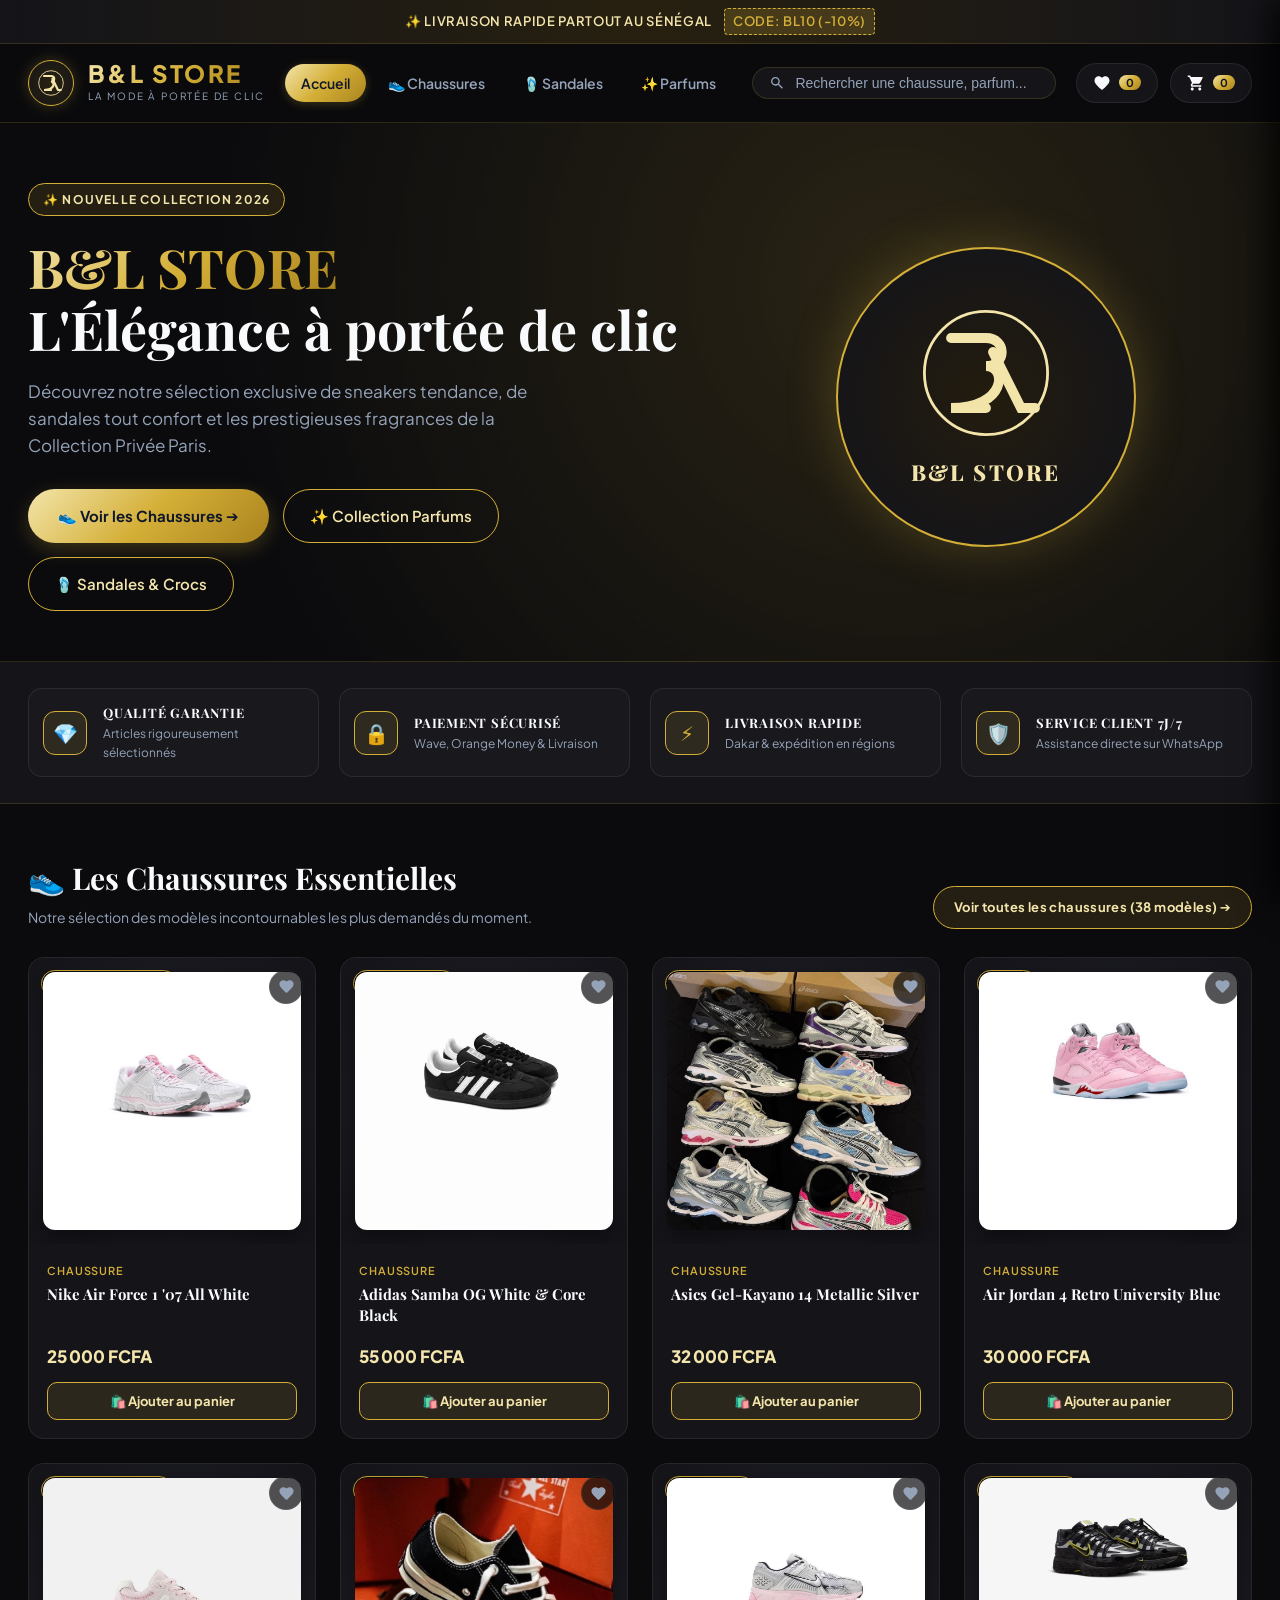
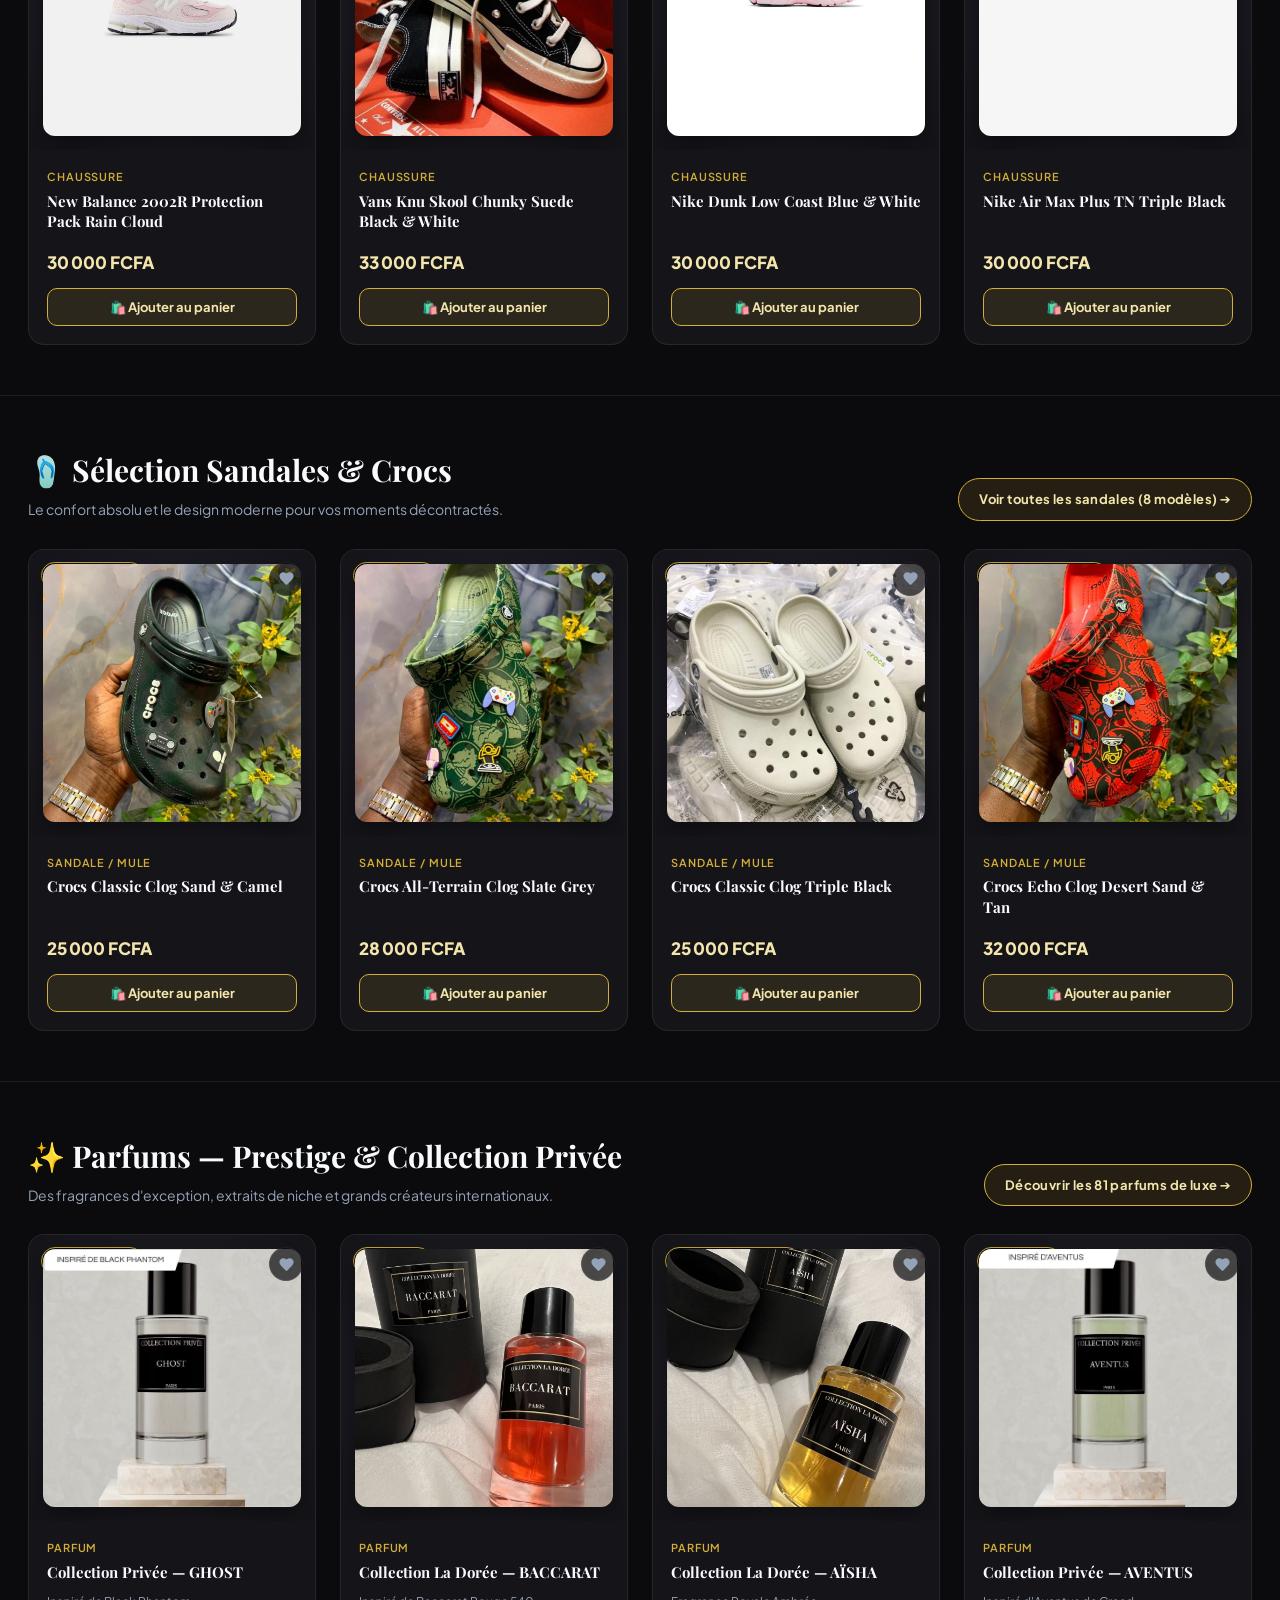
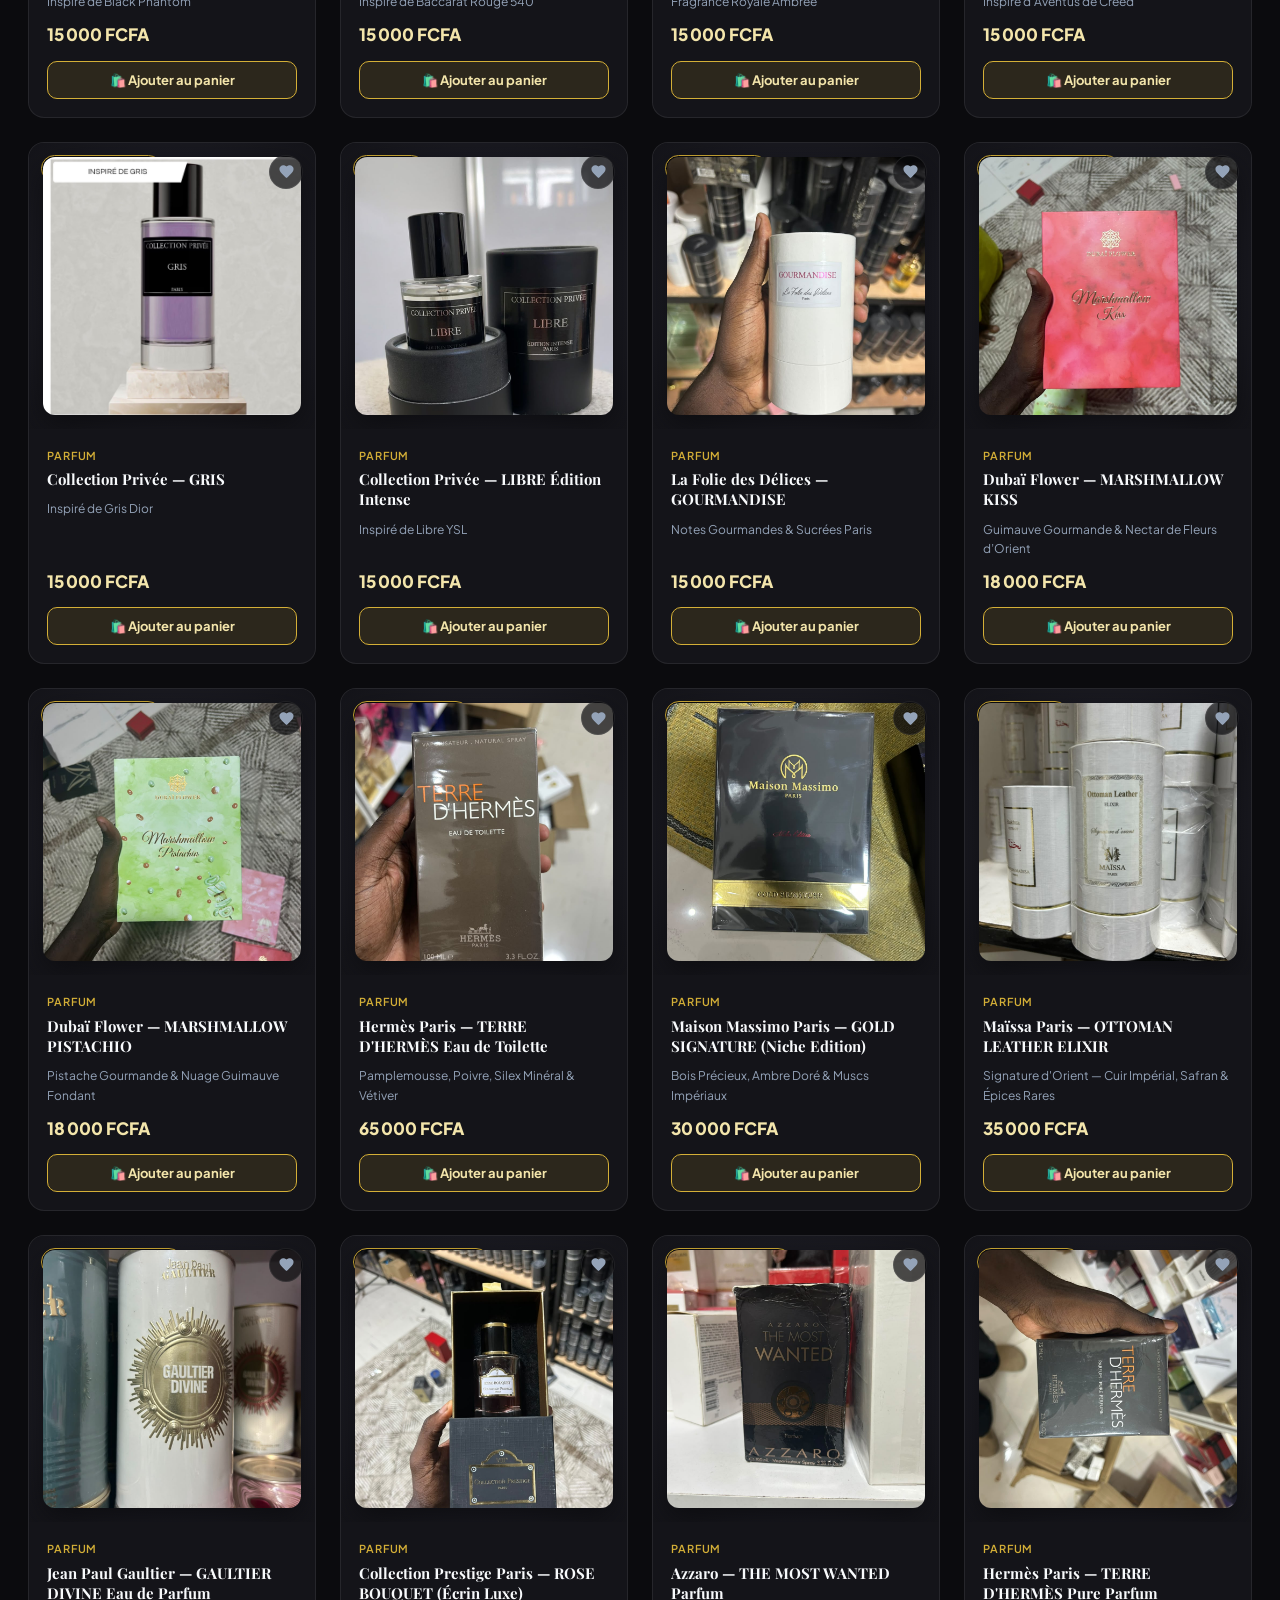
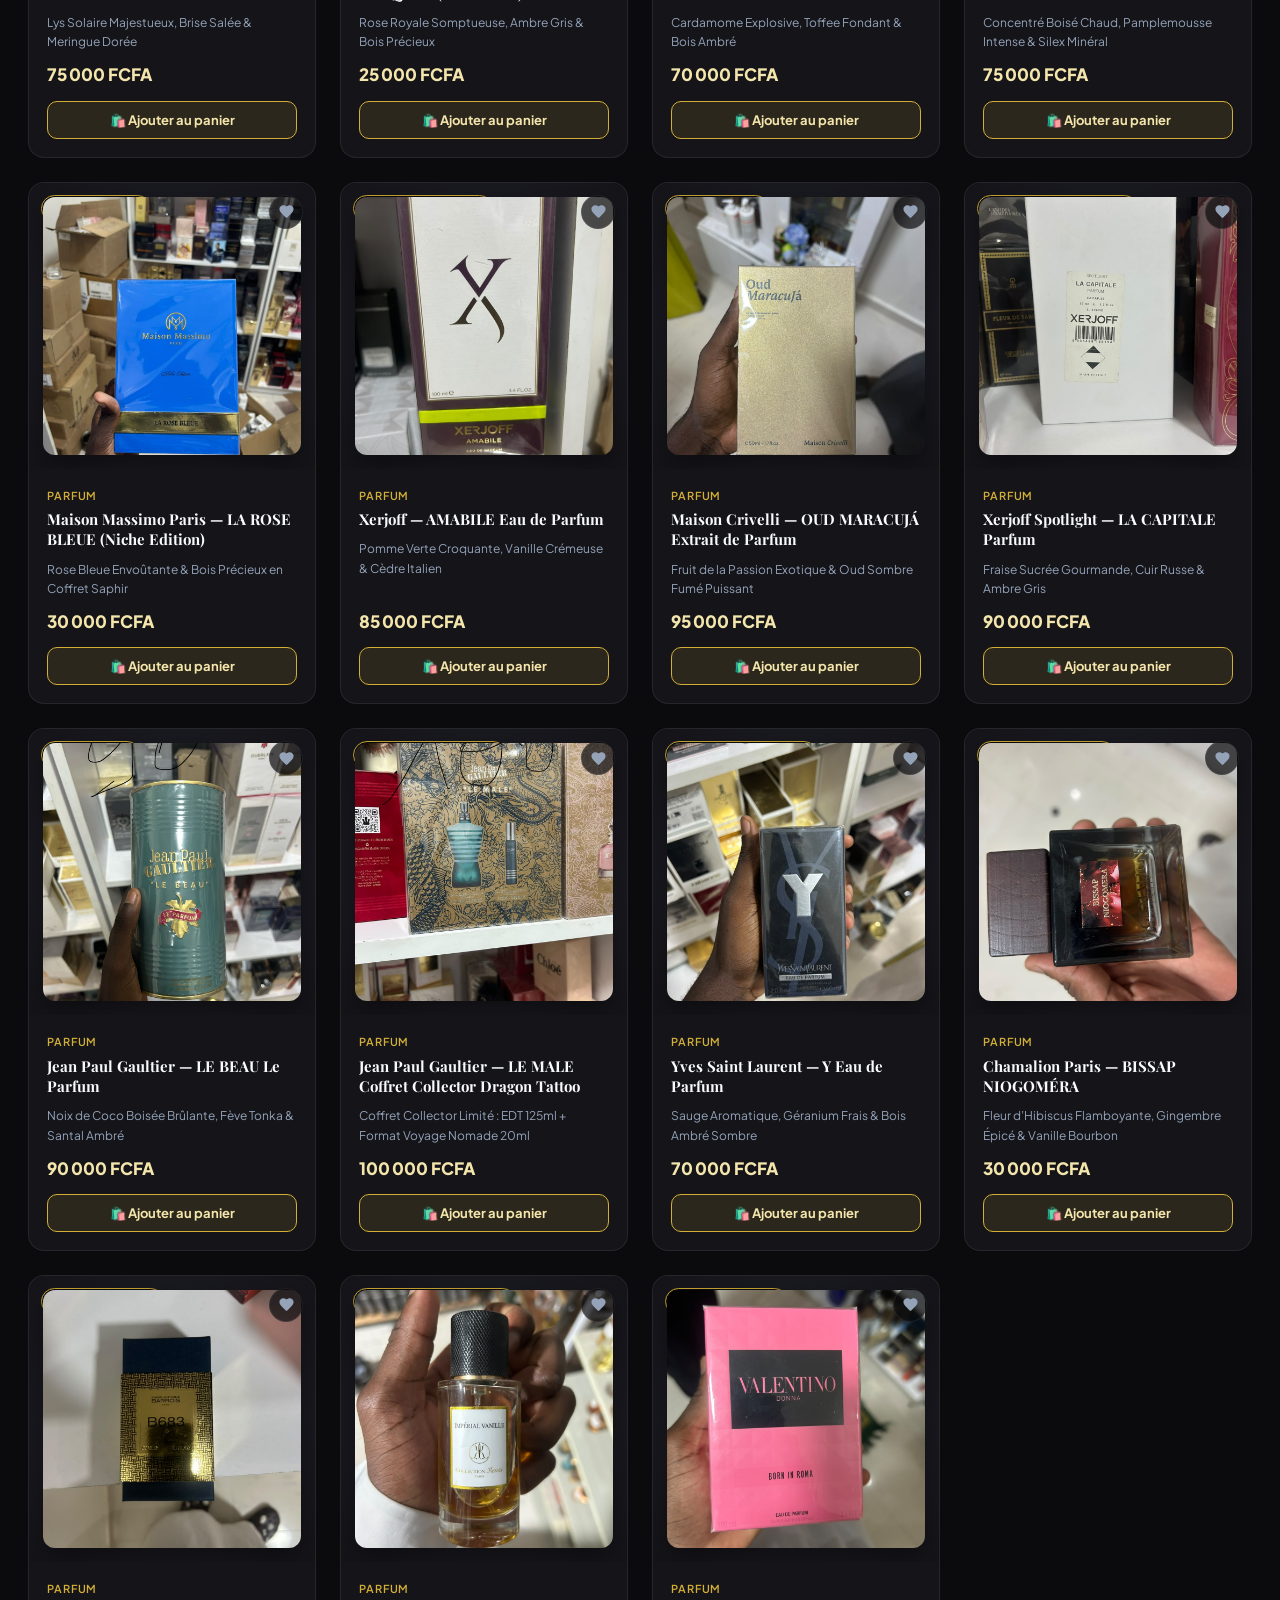
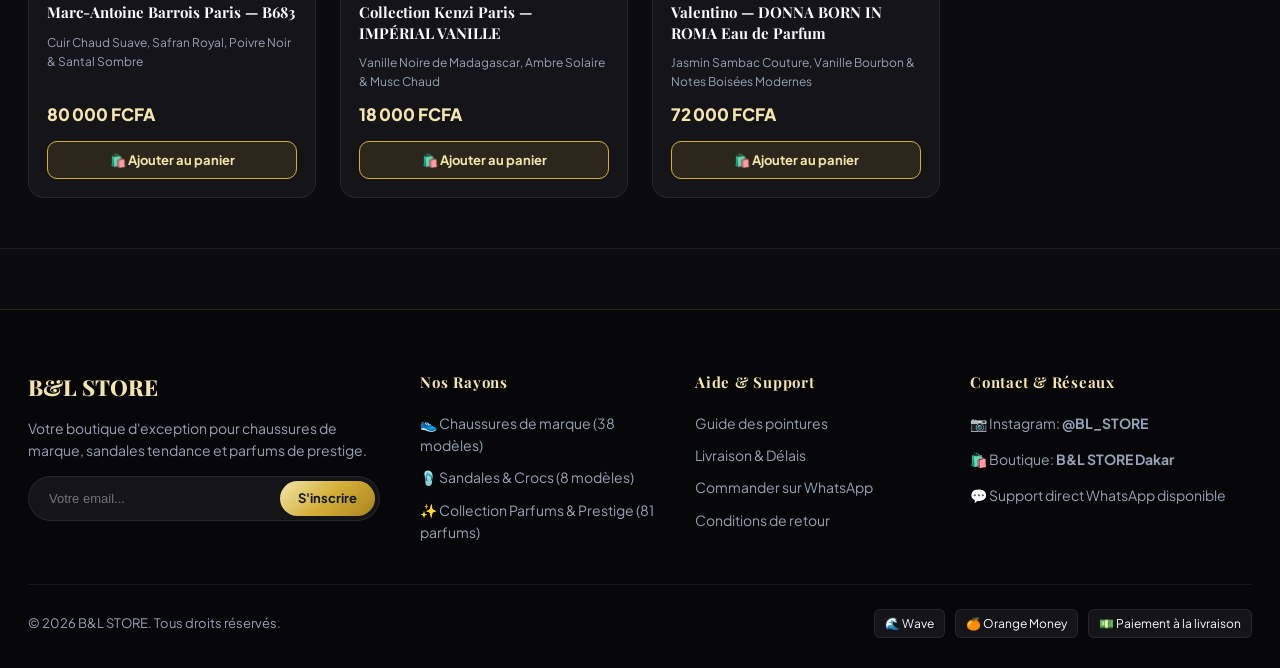
==== commit 4d6d04ef: "Merge branch 'main' of https://github.com/harouna-diarra/B-L-STORE" ====
--- a/index.html
+++ b/index.html
@@ -189,10 +189,10 @@
     <section class="section-wrapper" id="section-parfums">
       <div class="section-head-wrap">
         <div class="section-head-info">
-          <h2>✨ Parfums — Collection Privée Paris</h2>
-          <p>Des fragrances d'exception inspirées des plus grands chefs-d'œuvre olfactifs.</p>
-        </div>
-        <a href="parfums.html" class="btn-view-all">Découvrir les 15 parfums de luxe ➔</a>
+          <h2>✨ Parfums — Prestige & Collection Privée</h2>
+          <p>Des fragrances d'exception, extraits de niche et grands créateurs internationaux.</p>
+        </div>
+        <a href="parfums.html" class="btn-view-all">Découvrir les 81 parfums de luxe ➔</a>
       </div>
       <div class="products-grid" id="homeParfumsGrid"></div>
     </section>
@@ -216,7 +216,7 @@
         <ul>
           <li><a href="chaussures.html">👟 Chaussures de marque (38 modèles)</a></li>
           <li><a href="sandales.html">🩴 Sandales & Crocs (8 modèles)</a></li>
-          <li><a href="parfums.html">✨ Collection Privée Parfums (15 parfums)</a></li>
+          <li><a href="parfums.html">✨ Collection Parfums & Prestige (81 parfums)</a></li>
         </ul>
       </div>
       <div class="footer-col">
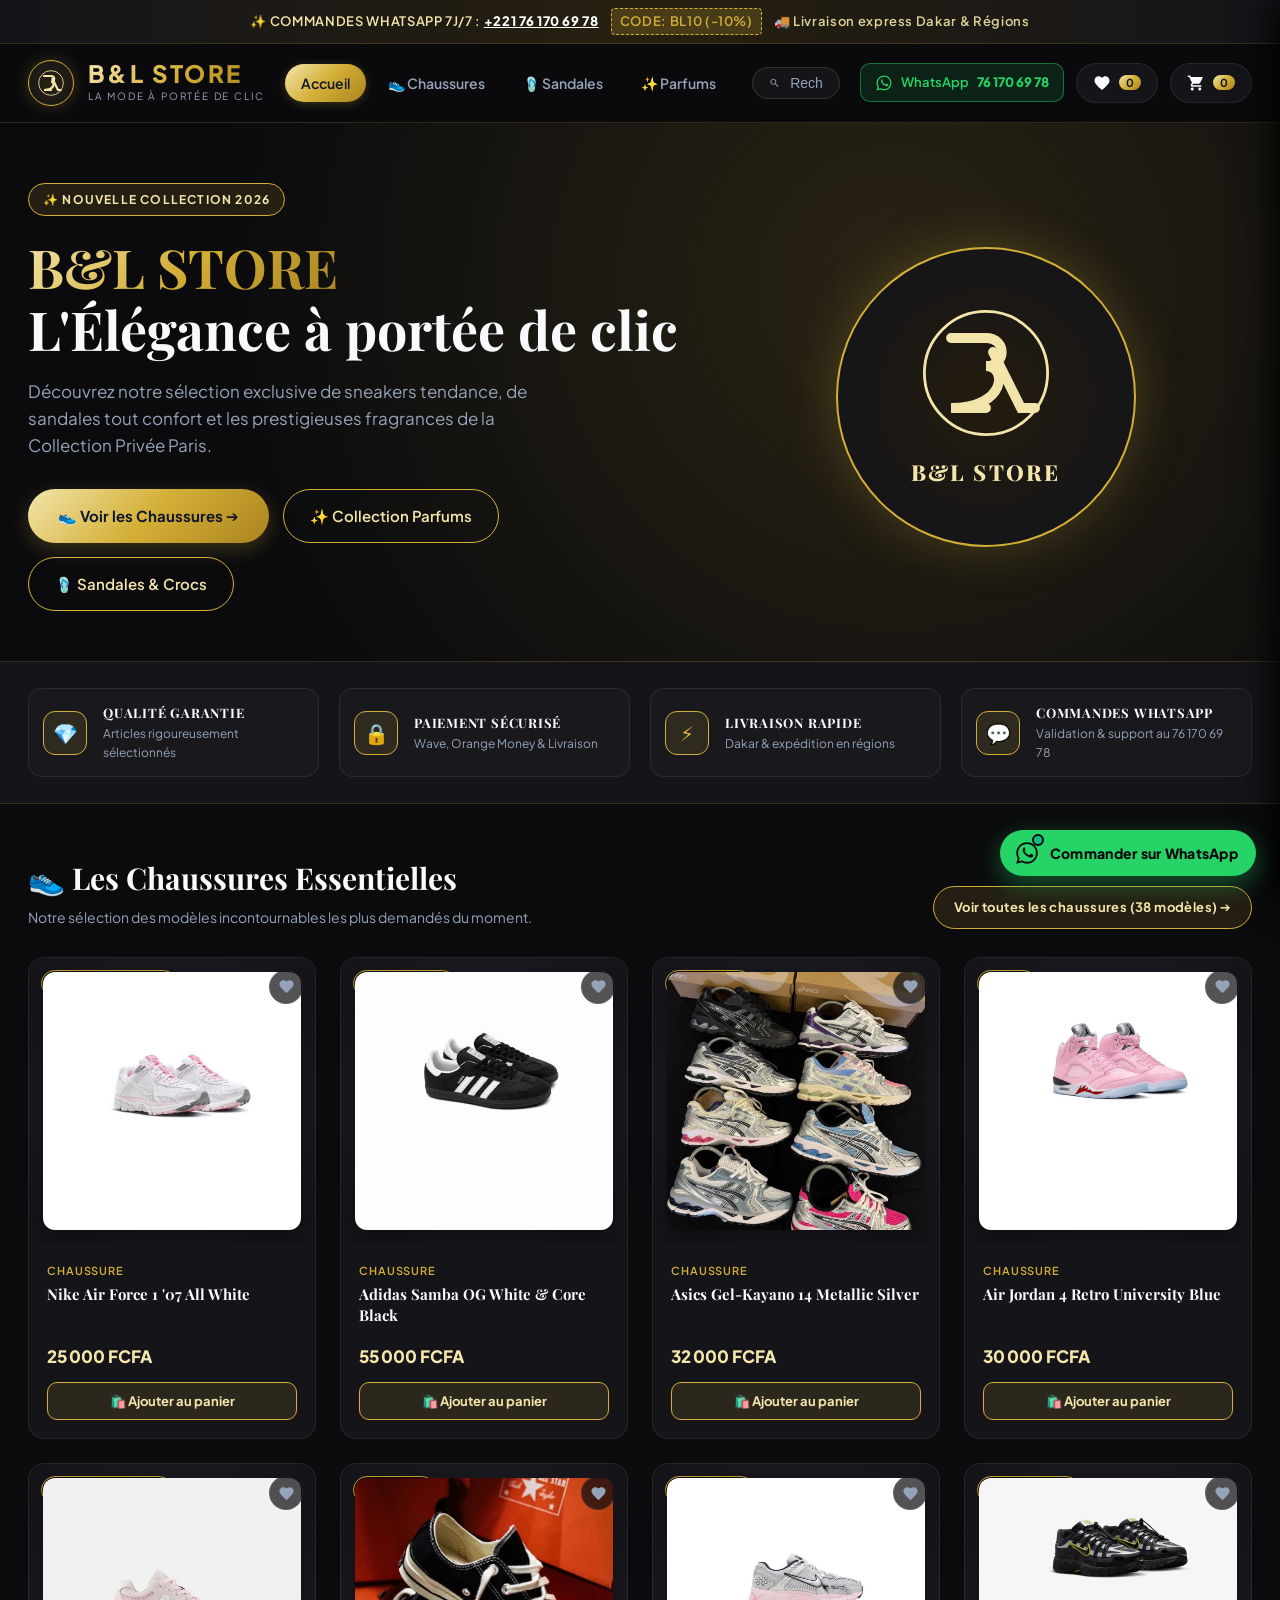
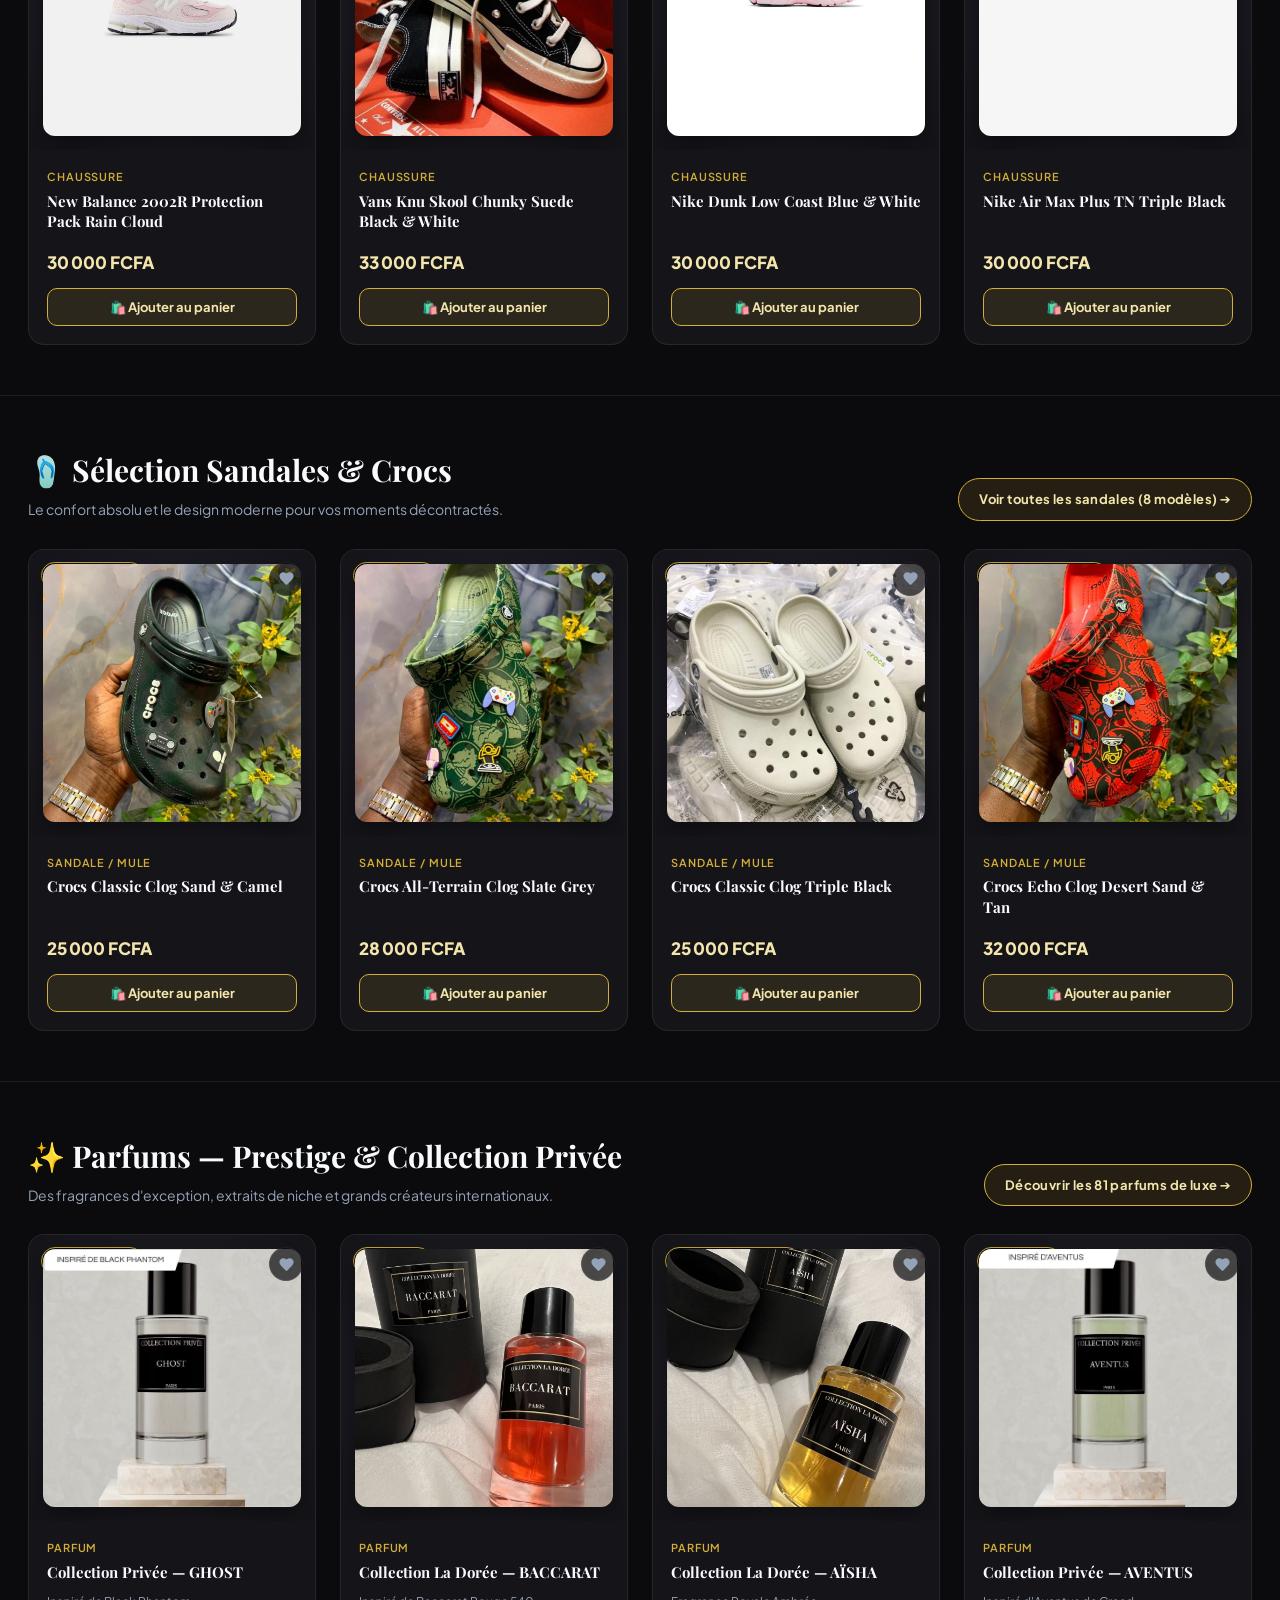
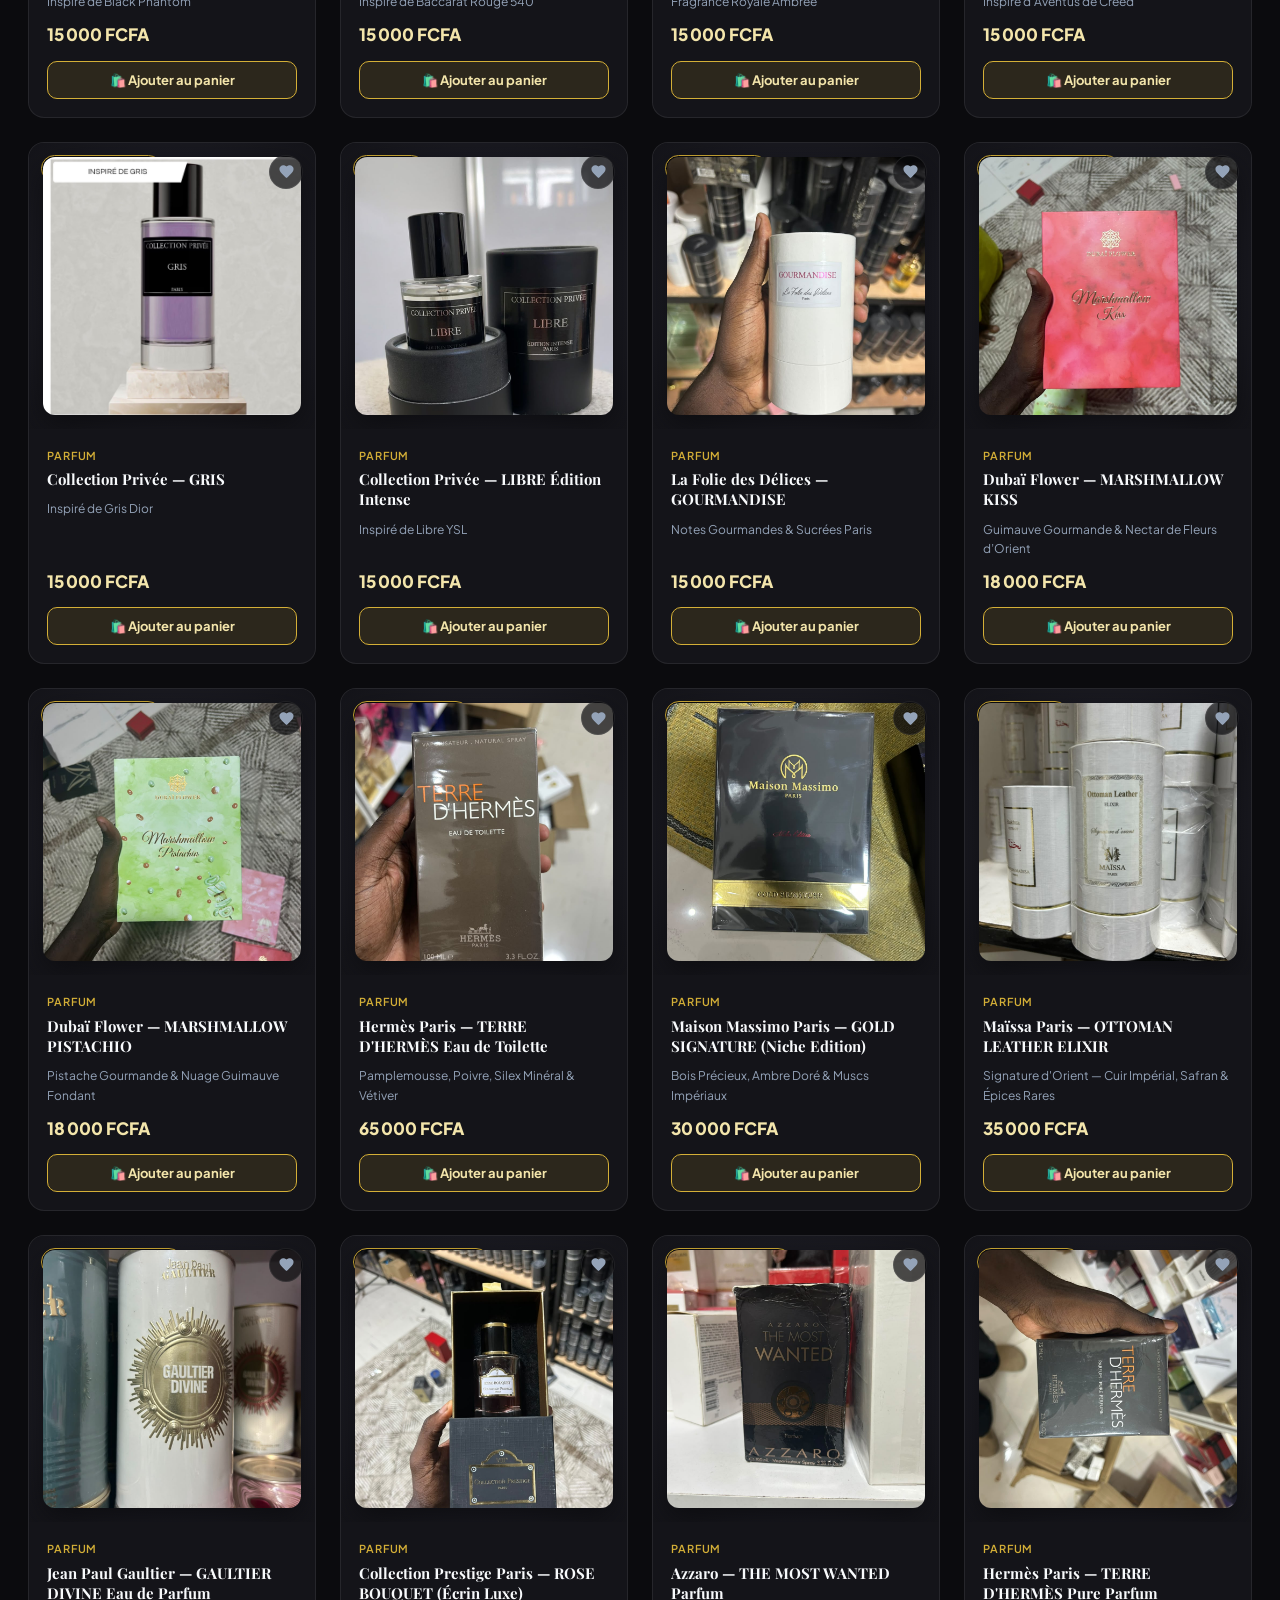
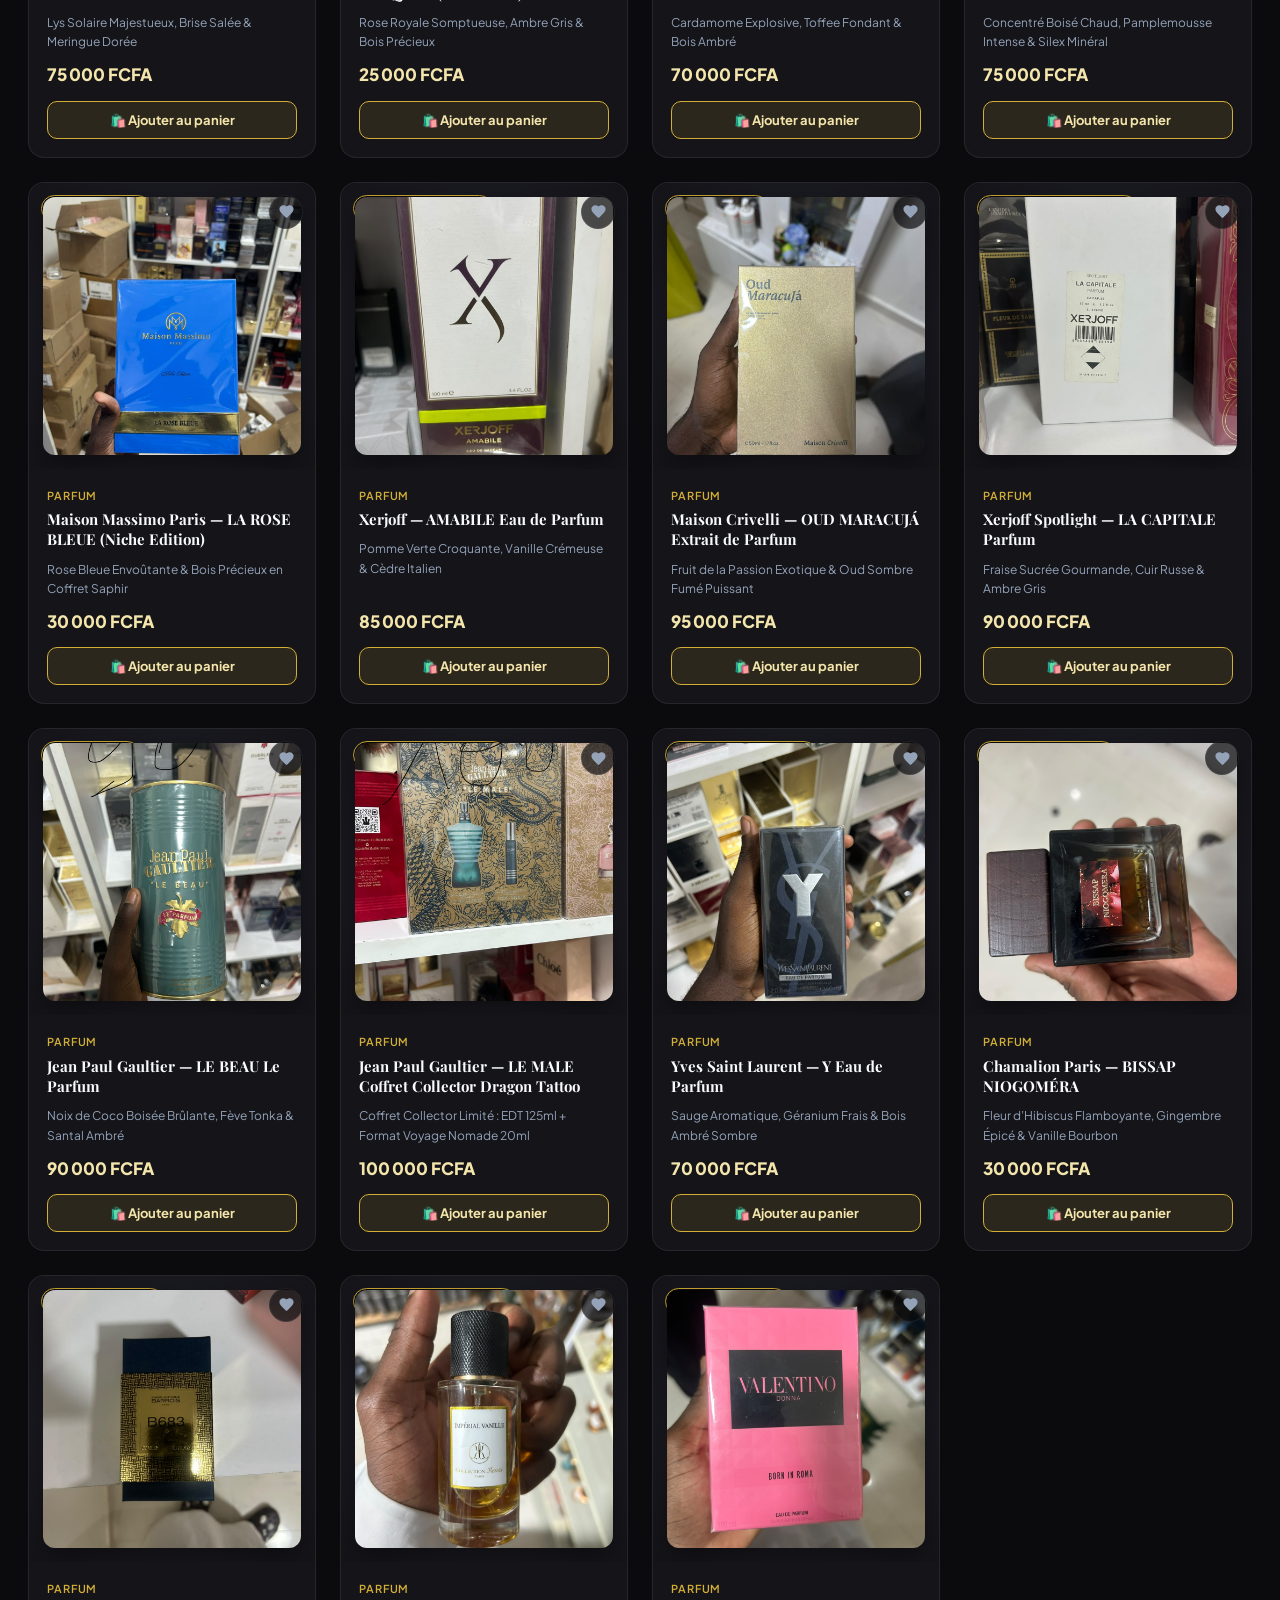
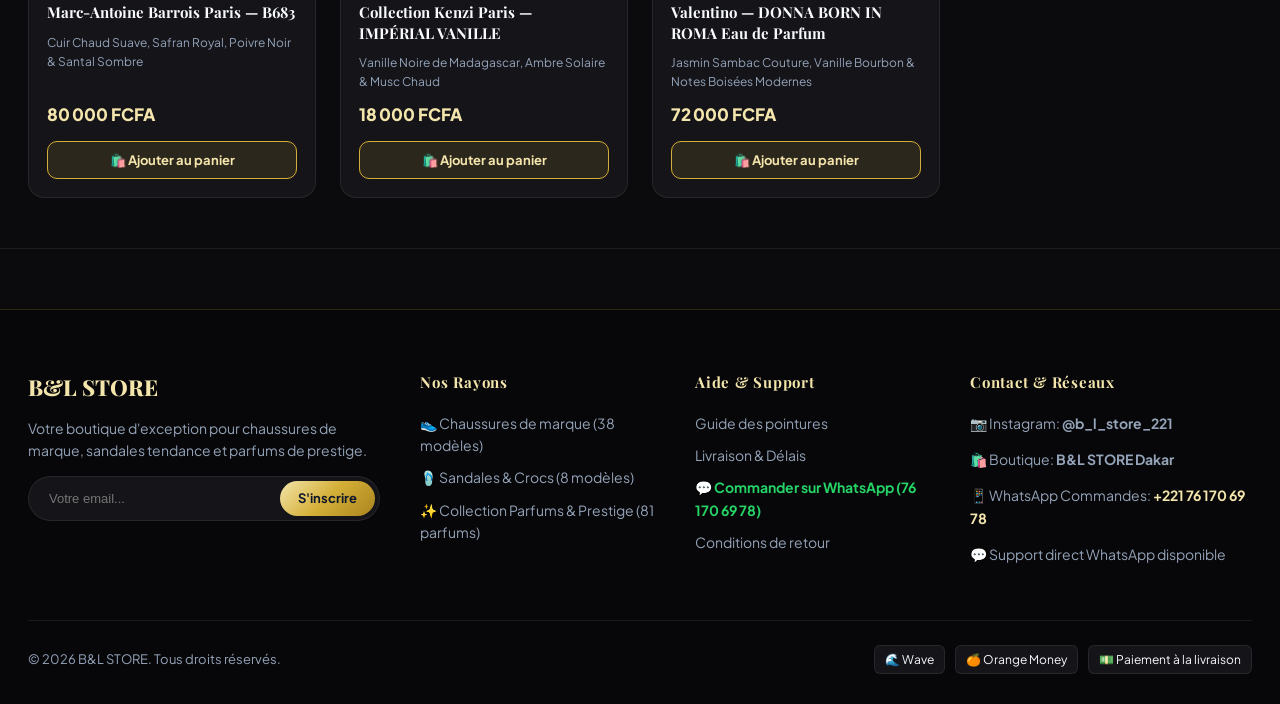
==== commit 24e41410: "ajout de la fonctionalite num watsapp" ====
--- a/index.html
+++ b/index.html
@@ -19,14 +19,15 @@
 
   <!-- Announcement Bar -->
   <div class="top-bar">
-    <span>✨ LIVRAISON RAPIDE PARTOUT AU SÉNÉGAL</span>
+    <span>✨ COMMANDES WHATSAPP 7J/7 : <a href="https://wa.me/221761706978" target="_blank" style="text-decoration:underline; font-weight:800; color:#fff;">+221 76 170 69 78</a></span>
     <span class="code">CODE: BL10 (-10%)</span>
+    <span style="opacity:0.9;">🚚 Livraison express Dakar & Régions</span>
   </div>
 
   <!-- Header -->
   <header>
     <div class="header-container">
-      <a href="site.html" class="brand-logo-link">
+      <a href="index.html" class="brand-logo-link">
         <div class="brand-badge">
           <svg viewBox="0 0 100 100" fill="none" xmlns="http://www.w3.org/2000/svg">
             <path d="M25 25 H50 C65 25 65 45 50 45 C65 45 65 75 25 75 H50" stroke="url(#goldGrad)" stroke-width="8"
@@ -50,7 +51,7 @@
 
       <!-- Navigation Links -->
       <nav class="main-nav">
-        <a href="site.html" class="nav-link active">Accueil</a>
+        <a href="index.html" class="nav-link active">Accueil</a>
         <a href="chaussures.html" class="nav-link">👟 Chaussures</a>
         <a href="sandales.html" class="nav-link">🩴 Sandales</a>
         <a href="parfums.html" class="nav-link">✨ Parfums</a>
@@ -71,6 +72,12 @@
 
       <!-- Header Actions -->
       <div class="header-actions">
+        <a href="https://wa.me/221761706978" target="_blank" class="header-wa-btn" title="Commander sur WhatsApp">
+          <svg viewBox="0 0 24 24" width="18" height="18" fill="currentColor">
+            <path d="M12.04 2C6.58 2 2.13 6.45 2.13 11.91C2.13 13.66 2.59 15.36 3.45 16.86L2.05 22L7.3 20.62C8.75 21.41 10.38 21.83 12.04 21.83C17.5 21.83 21.95 17.38 21.95 11.92C21.95 9.27 20.92 6.78 19.05 4.91C17.18 3.03 14.69 2 12.04 2M12.05 3.67C14.25 3.67 16.31 4.53 17.87 6.09C19.42 7.65 20.28 9.72 20.28 11.92C20.28 16.46 16.58 20.15 12.04 20.15C10.56 20.15 9.11 19.76 7.85 19L7.55 18.83L4.43 19.65L5.26 16.61L5.06 16.29C4.24 15 3.8 13.47 3.8 11.91C3.81 7.37 7.5 3.67 12.05 3.67M9.53 7.03C9.36 7.03 9.09 7.09 8.87 7.33C8.65 7.57 8.02 8.16 8.02 9.36C8.02 10.56 8.9 11.72 9.02 11.89C9.14 12.05 10.73 14.5 13.17 15.56C13.75 15.81 14.2 15.96 14.56 16.07C15.14 16.26 15.67 16.23 16.09 16.17C16.55 16.1 17.52 15.58 17.72 15.01C17.93 14.44 17.93 13.96 17.87 13.86C17.81 13.76 17.65 13.7 17.41 13.58C17.17 13.46 15.99 12.88 15.77 12.8C15.55 12.72 15.39 12.68 15.23 12.92C15.07 13.16 14.6 13.7 14.46 13.86C14.32 14.02 14.18 14.04 13.94 13.92C13.7 13.8 12.69 13.47 11.49 12.4C10.56 11.57 9.93 10.55 9.81 10.35C9.69 10.15 9.8 10.04 9.92 9.92C10.03 9.81 10.17 9.62 10.29 9.48C10.41 9.34 10.45 9.24 10.53 9.08C10.61 8.92 10.57 8.78 10.51 8.66C10.45 8.54 9.98 7.37 9.78 6.9C9.59 6.43 9.39 6.5 9.24 6.5C9.1 6.5 8.94 6.5 8.78 6.5L9.53 7.03Z"/>
+          </svg>
+          <span>WhatsApp</span> <strong>76 170 69 78</strong>
+        </a>
         <button class="action-btn" onclick="openWishlistDrawer()" title="Favoris">
           <svg viewBox="0 0 24 24">
             <path
@@ -95,7 +102,8 @@
       <div class="hero-text">
         <div class="hero-tag">✨ Nouvelle Collection 2026</div>
         <h1><span>B&L STORE</span><br>L'Élégance à portée de clic</h1>
-        <p>Découvrez notre sélection exclusive de sneakers tendance, de sandales tout confort et les prestigieuses fragrances de la Collection Privée Paris.</p>
+        <p>Découvrez notre sélection exclusive de sneakers tendance, de sandales tout confort et les prestigieuses
+          fragrances de la Collection Privée Paris.</p>
         <div class="hero-ctas">
           <a href="chaussures.html" class="btn-gold">👟 Voir les Chaussures ➔</a>
           <a href="parfums.html" class="btn-outline">✨ Collection Parfums</a>
@@ -150,10 +158,10 @@
         </div>
       </div>
       <div class="trust-card">
-        <div class="trust-icon">🛡️</div>
+        <div class="trust-icon">💬</div>
         <div class="trust-info">
-          <h4>Service Client 7j/7</h4>
-          <p>Assistance directe sur WhatsApp</p>
+          <h4>Commandes WhatsApp</h4>
+          <p>Validation & support au 76 170 69 78</p>
         </div>
       </div>
     </div>
@@ -224,14 +232,15 @@
         <ul>
           <li><a href="#">Guide des pointures</a></li>
           <li><a href="#">Livraison & Délais</a></li>
-          <li><a href="https://wa.me/" target="_blank">Commander sur WhatsApp</a></li>
+          <li><a href="https://wa.me/221761706978" target="_blank" style="color:#25D366; font-weight:700;">💬 Commander sur WhatsApp (76 170 69 78)</a></li>
           <li><a href="#">Conditions de retour</a></li>
         </ul>
       </div>
       <div class="footer-col">
         <h5>Contact & Réseaux</h5>
-        <p>📷 Instagram: <strong>@BL_STORE</strong></p>
+        <p>📷 Instagram: <strong>@b_l_store_221</strong></p>
         <p>🛍️ Boutique: <strong>B&L STORE Dakar</strong></p>
+        <p>📱 WhatsApp Commandes: <a href="https://wa.me/221761706978" target="_blank" style="color:var(--gold-light); font-weight:700;">+221 76 170 69 78</a></p>
         <p>💬 Support direct WhatsApp disponible</p>
       </div>
     </div>
@@ -266,7 +275,8 @@
         </div>
 
         <div class="modal-cta-group">
-          <button class="btn-gold" style="flex:1; justify-content:center;" onclick="addModalItemToCart()">Ajouter au panier</button>
+          <button class="btn-gold" style="flex:1; justify-content:center;" onclick="addModalItemToCart()">Ajouter au
+            panier</button>
         </div>
       </div>
     </div>
@@ -296,7 +306,11 @@
         <span>Total:</span>
         <span id="totalVal">0 FCFA</span>
       </div>
-      <button class="btn-checkout" onclick="openCheckoutModal()">Passer la commande ➔</button>
+      <button class="btn-checkout" onclick="openCheckoutModal()">Passer la commande sur WhatsApp ➔</button>
+      <button class="btn-cart-direct-wa" onclick="directCartWhatsAppOrder()">⚡ Envoi direct Panier sur WhatsApp</button>
+      <div class="cart-wa-notice">
+        <span>💬 Commandes traitées 7j/7 sur WhatsApp : <strong>+221 76 170 69 78</strong></span>
+      </div>
     </div>
   </div>
 
@@ -306,6 +320,13 @@
       <div style="display:flex; justify-content:space-between; align-items:center; margin-bottom:20px;">
         <h3 style="color:var(--gold-light); font-size:22px;">Finaliser votre commande</h3>
         <button class="modal-close-btn" onclick="closeCheckoutModal()" style="position:static;">✕</button>
+      </div>
+      <div class="whatsapp-notice-banner">
+        <div class="notice-icon">💬</div>
+        <div class="notice-text">
+          <strong>Toutes les commandes sont finalisées sur WhatsApp :</strong><br>
+          Votre commande sera transmise directement au service client B&L STORE au <strong>+221 76 170 69 78</strong> avec tous vos articles et détails pour une confirmation rapide.
+        </div>
       </div>
       <form onsubmit="submitOrder(event)">
         <div class="form-group">
@@ -329,7 +350,8 @@
             <div class="pay-option" onclick="selectPayment('card', this)">💳 Carte Bancaire</div>
           </div>
         </div>
-        <button type="submit" class="btn-checkout" style="margin-top:20px;">Confirmer la commande sur WhatsApp ➔</button>
+        <button type="submit" class="btn-checkout" style="margin-top:20px; background:#25D366; color:#0b0b0e;">Confirmer et envoyer sur WhatsApp (+221 76 170 69 78)
+          ➔</button>
       </form>
     </div>
   </div>
@@ -347,8 +369,8 @@
 
       const filterBySearch = (items) => {
         if (!homeSearchQuery) return items;
-        return items.filter(p => 
-          p.name.toLowerCase().includes(homeSearchQuery) || 
+        return items.filter(p =>
+          p.name.toLowerCase().includes(homeSearchQuery) ||
           (p.note && p.note.toLowerCase().includes(homeSearchQuery)) ||
           (p.brand && p.brand.toLowerCase().includes(homeSearchQuery))
         );
@@ -356,7 +378,7 @@
 
       if (shoesGrid) {
         const featuredShoes = filterBySearch(ALL_PRODUCTS.filter(p => p.cat === 'chaussures' && p.featured));
-        shoesGrid.innerHTML = featuredShoes.length > 0 
+        shoesGrid.innerHTML = featuredShoes.length > 0
           ? featuredShoes.map(p => renderProductCardHTML(p)).join('')
           : '<p class="no-products">Aucune chaussure trouvée pour cette recherche.</p>';
       }
@@ -399,4 +421,4 @@
   </script>
 </body>
 
-</html>
+</html>
--- a/style.css
+++ b/style.css
@@ -772,6 +772,31 @@
   box-shadow: 0 4px 15px var(--gold-glow);
 }
 
+.btn-wa-cart {
+  flex: 1;
+  background: rgba(37, 211, 102, 0.14);
+  border: 1px solid rgba(37, 211, 102, 0.6);
+  color: #25D366;
+  font-weight: 700;
+  padding: 10px;
+  border-radius: 10px;
+  font-size: 13px;
+  transition: all 0.25s ease;
+  display: flex;
+  align-items: center;
+  justify-content: center;
+  gap: 6px;
+  cursor: pointer;
+}
+
+.btn-wa-cart:hover {
+  background: #25D366;
+  color: #0b0b0e;
+  border-color: #25D366;
+  box-shadow: 0 4px 15px rgba(37, 211, 102, 0.35);
+  transform: translateY(-1px);
+}
+
 /* Empty State */
 .no-products {
   grid-column: 1 / -1;
@@ -1058,6 +1083,29 @@
   margin-top: auto;
 }
 
+.btn-whatsapp-modal {
+  flex: 1.2;
+  background: #25D366;
+  color: #0b0b0e;
+  font-weight: 800;
+  padding: 14px 18px;
+  border-radius: 12px;
+  font-size: 14px;
+  display: inline-flex;
+  align-items: center;
+  justify-content: center;
+  gap: 8px;
+  transition: all 0.25s ease;
+  box-shadow: 0 4px 14px rgba(37, 211, 102, 0.3);
+  cursor: pointer;
+}
+
+.btn-whatsapp-modal:hover {
+  background: #20bd5a;
+  transform: translateY(-2px);
+  box-shadow: 0 6px 20px rgba(37, 211, 102, 0.45);
+}
+
 /* Drawer (Cart) */
 .drawer-panel {
   position: fixed;
@@ -1227,6 +1275,64 @@
   box-shadow: 0 4px 15px var(--gold-glow);
 }
 
+.btn-cart-direct-wa {
+  width: 100%;
+  margin-top: 10px;
+  background: rgba(37, 211, 102, 0.14);
+  border: 1px solid #25D366;
+  color: #25D366;
+  font-weight: 700;
+  padding: 12px;
+  border-radius: 12px;
+  font-size: 14px;
+  transition: all 0.25s ease;
+  display: flex;
+  align-items: center;
+  justify-content: center;
+  gap: 8px;
+  cursor: pointer;
+}
+
+.btn-cart-direct-wa:hover {
+  background: #25D366;
+  color: #0b0b0e;
+  box-shadow: 0 4px 15px rgba(37, 211, 102, 0.35);
+}
+
+.cart-wa-notice {
+  background: rgba(212, 175, 55, 0.08);
+  border: 1px dashed var(--gold);
+  border-radius: 10px;
+  padding: 10px 14px;
+  margin-top: 12px;
+  font-size: 12px;
+  text-align: center;
+  color: var(--gold-light);
+}
+
+.whatsapp-notice-banner {
+  background: rgba(37, 211, 102, 0.1);
+  border: 1px solid rgba(37, 211, 102, 0.4);
+  border-radius: 12px;
+  padding: 12px 16px;
+  margin-bottom: 20px;
+  display: flex;
+  align-items: flex-start;
+  gap: 12px;
+  font-size: 13px;
+  color: #e2e8f0;
+  line-height: 1.5;
+}
+
+.whatsapp-notice-banner .notice-icon {
+  font-size: 22px;
+  line-height: 1;
+}
+
+.whatsapp-notice-banner strong {
+  color: #25D366;
+}
+
 /* Checkout Form Modal */
 .checkout-modal {
   background: var(--bg-card);
@@ -1421,4 +1527,123 @@
   .section-head-info h2 {
     font-size: 24px;
   }
-}
+
+  .card-actions {
+    flex-direction: column;
+    gap: 6px;
+  }
+
+  .btn-add-cart, .btn-wa-cart {
+    padding: 8px 10px;
+    font-size: 12px;
+  }
+
+  .modal-cta-group {
+    flex-direction: column;
+  }
+}
+
+/* Header WhatsApp Action */
+.header-wa-btn {
+  display: inline-flex;
+  align-items: center;
+  gap: 8px;
+  padding: 8px 14px;
+  background: rgba(37, 211, 102, 0.12);
+  border: 1px solid rgba(37, 211, 102, 0.45);
+  color: #25D366;
+  border-radius: 10px;
+  font-size: 13px;
+  font-weight: 600;
+  transition: all 0.25s ease;
+  text-decoration: none;
+}
+
+.header-wa-btn:hover {
+  background: #25D366;
+  color: #0b0b0e;
+  border-color: #25D366;
+  box-shadow: 0 4px 15px rgba(37, 211, 102, 0.35);
+  transform: translateY(-1px);
+}
+
+.header-wa-btn strong {
+  font-weight: 800;
+}
+
+/* Floating WhatsApp Widget */
+.floating-wa-btn {
+  position: fixed;
+  bottom: 24px;
+  right: 24px;
+  z-index: 150;
+  display: flex;
+  align-items: center;
+  background: #25D366;
+  color: #0b0b0e;
+  border-radius: 50px;
+  padding: 10px 18px 10px 14px;
+  box-shadow: 0 8px 24px rgba(37, 211, 102, 0.4), 0 4px 12px rgba(0, 0, 0, 0.6);
+  transition: all 0.3s cubic-bezier(0.4, 0, 0.2, 1);
+  text-decoration: none;
+}
+
+.floating-wa-btn:hover {
+  background: #20bd5a;
+  transform: translateY(-3px) scale(1.02);
+  box-shadow: 0 12px 28px rgba(37, 211, 102, 0.55), 0 6px 16px rgba(0, 0, 0, 0.7);
+  color: #0b0b0e;
+}
+
+.floating-wa-content {
+  display: flex;
+  align-items: center;
+  gap: 10px;
+  position: relative;
+}
+
+.floating-wa-icon {
+  display: flex;
+  align-items: center;
+  justify-content: center;
+}
+
+.floating-wa-label {
+  font-size: 14px;
+  font-weight: 800;
+  letter-spacing: 0.02em;
+  white-space: nowrap;
+}
+
+.floating-wa-badge {
+  position: absolute;
+  top: -6px;
+  left: 18px;
+  background: #10b981;
+  border: 2px solid #0b0b0e;
+  width: 12px;
+  height: 12px;
+  border-radius: 50%;
+  animation: pulseBadge 1.8s infinite ease-in-out;
+}
+
+@keyframes pulseBadge {
+  0% { transform: scale(0.95); box-shadow: 0 0 0 0 rgba(16, 185, 129, 0.7); }
+  70% { transform: scale(1.15); box-shadow: 0 0 0 8px rgba(16, 185, 129, 0); }
+  100% { transform: scale(0.95); box-shadow: 0 0 0 0 rgba(16, 185, 129, 0); }
+}
+
+@media (max-width: 640px) {
+  .floating-wa-label {
+    display: none;
+  }
+  .floating-wa-btn {
+    padding: 14px;
+    border-radius: 50%;
+    bottom: 20px;
+    right: 20px;
+  }
+  .header-wa-btn span {
+    display: none;
+  }
+}
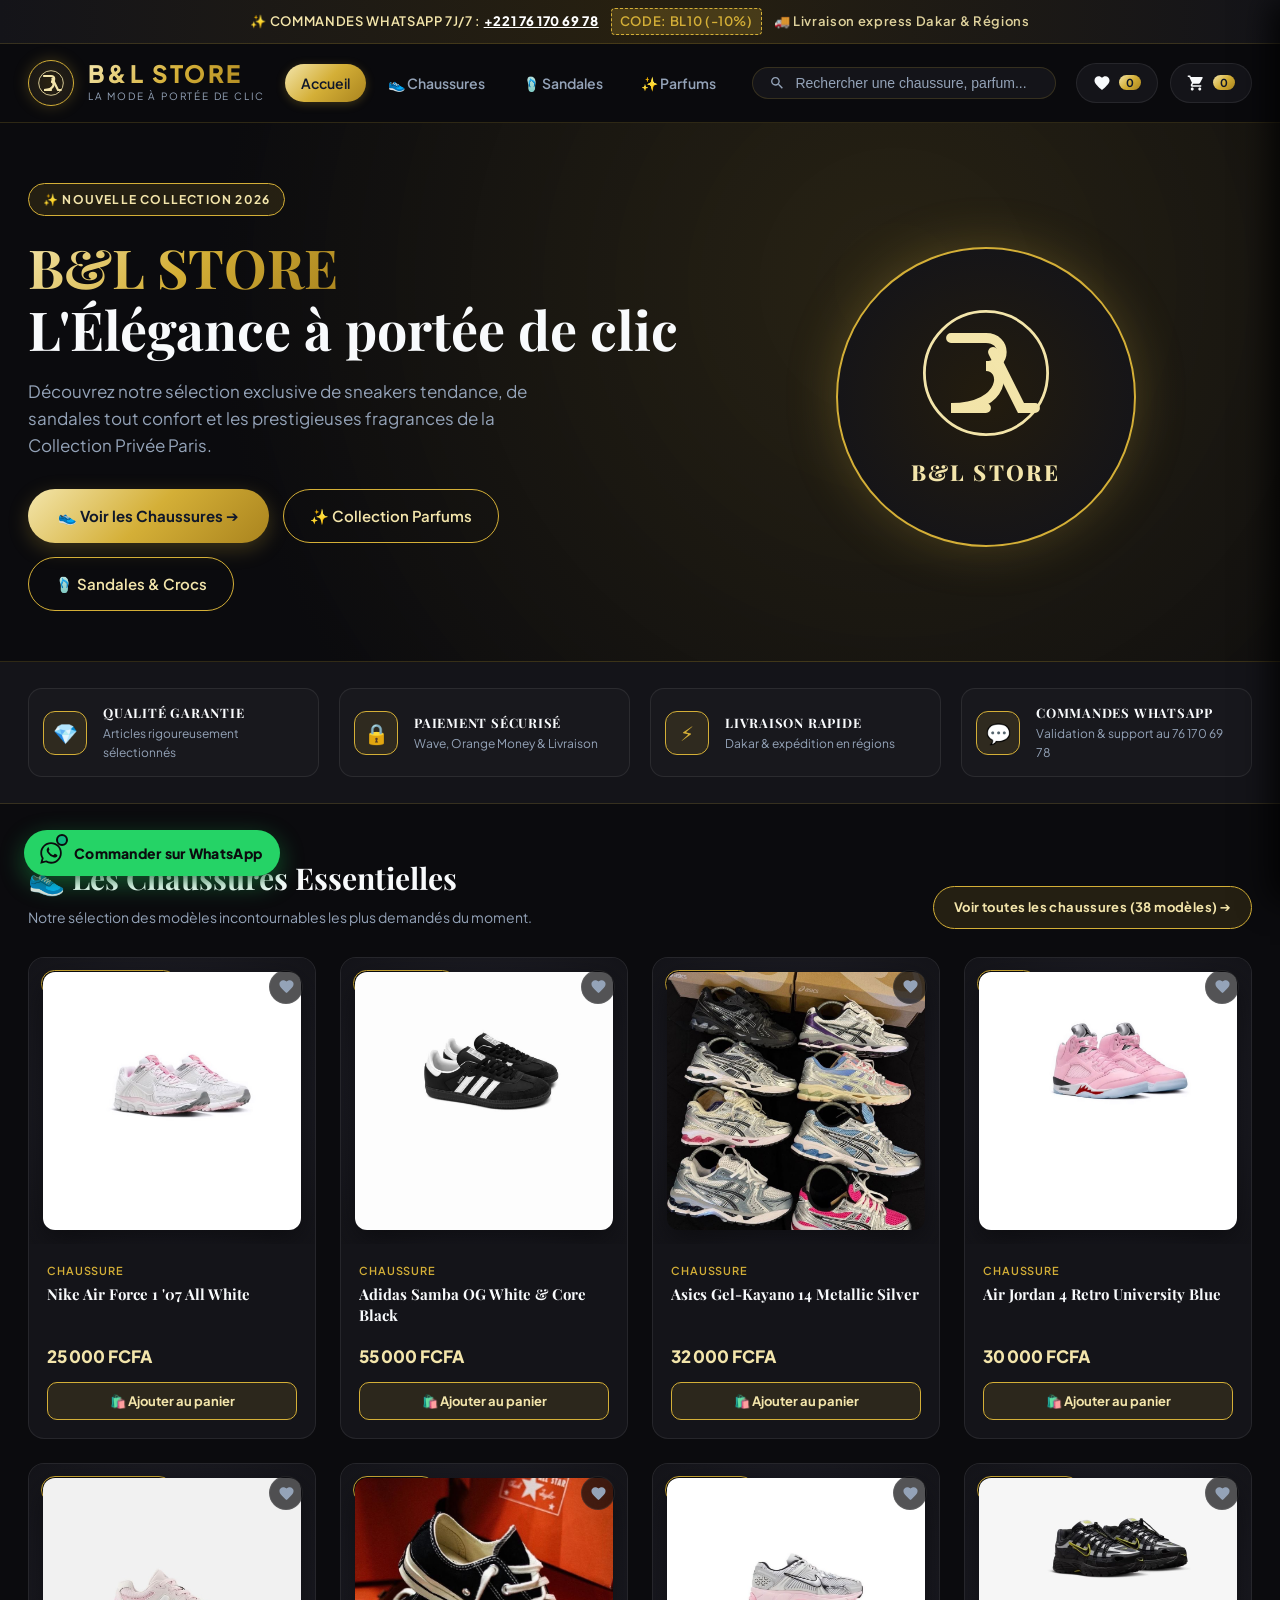
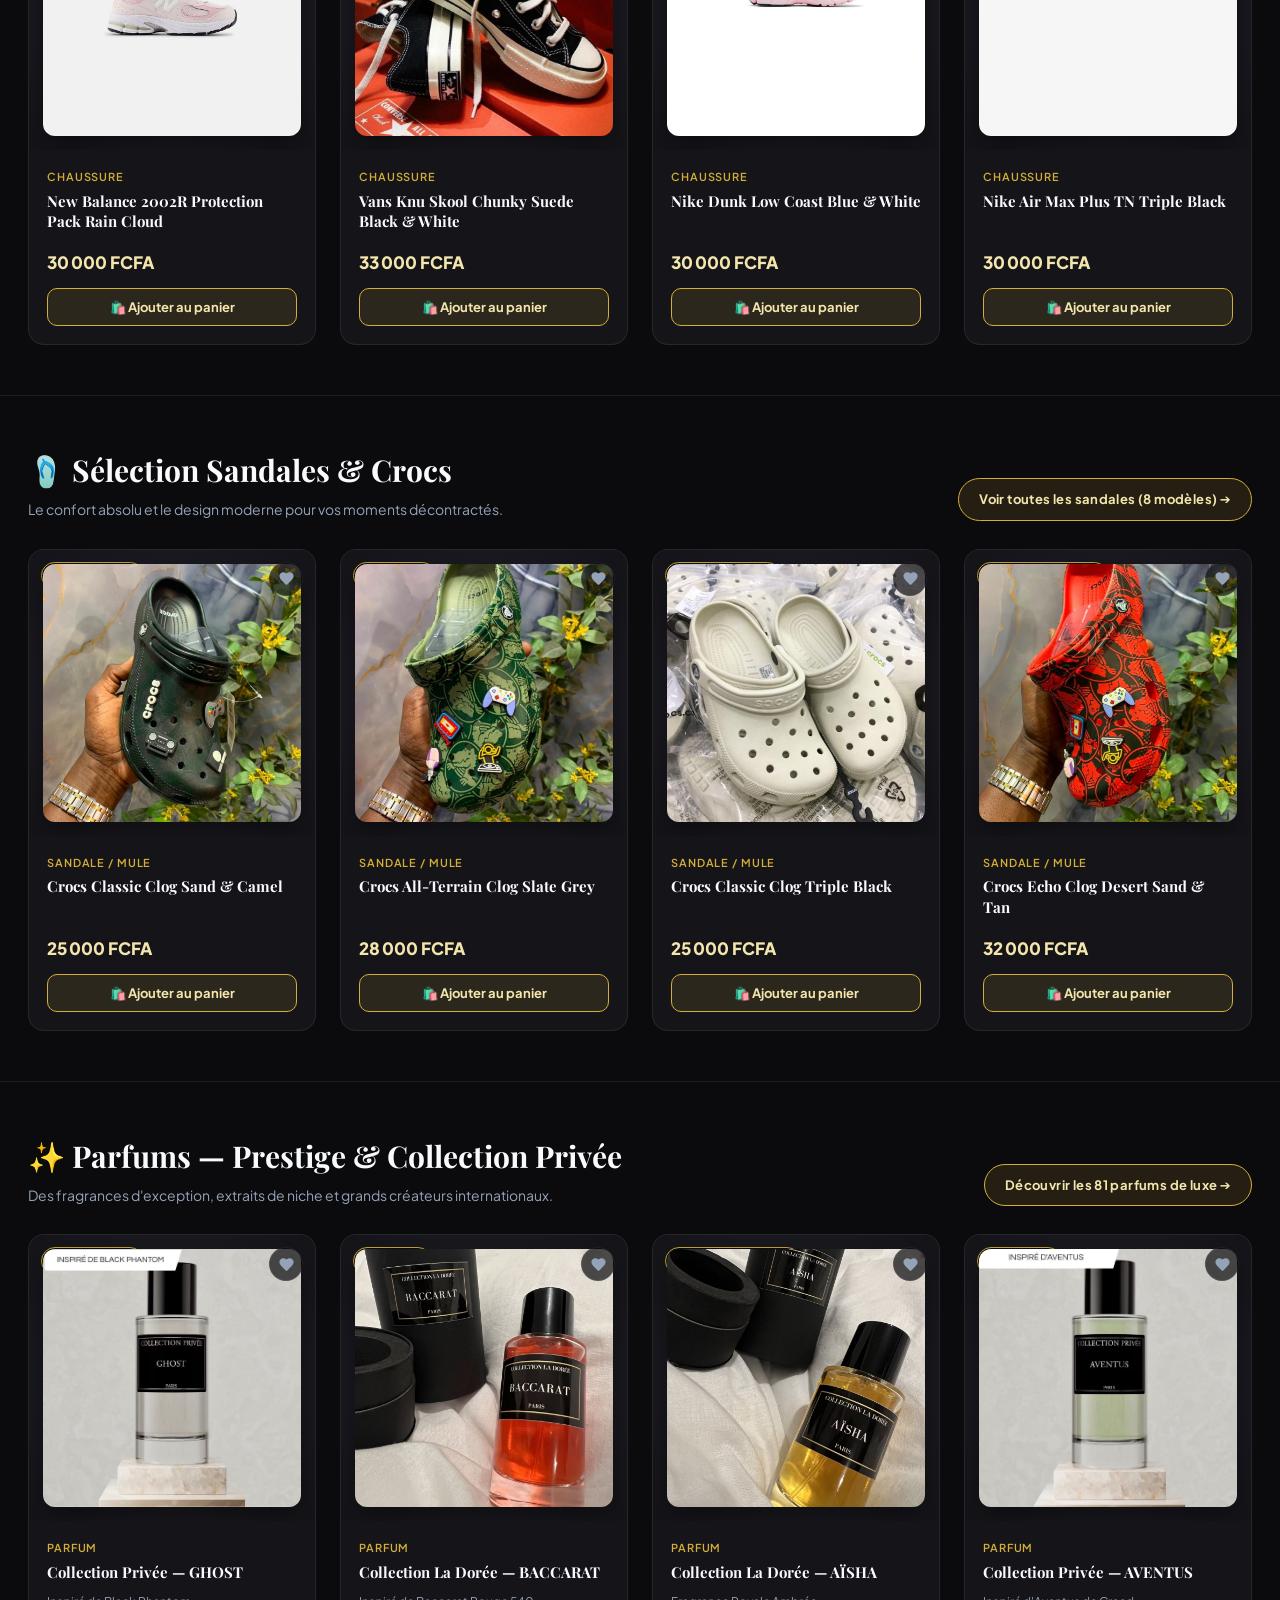
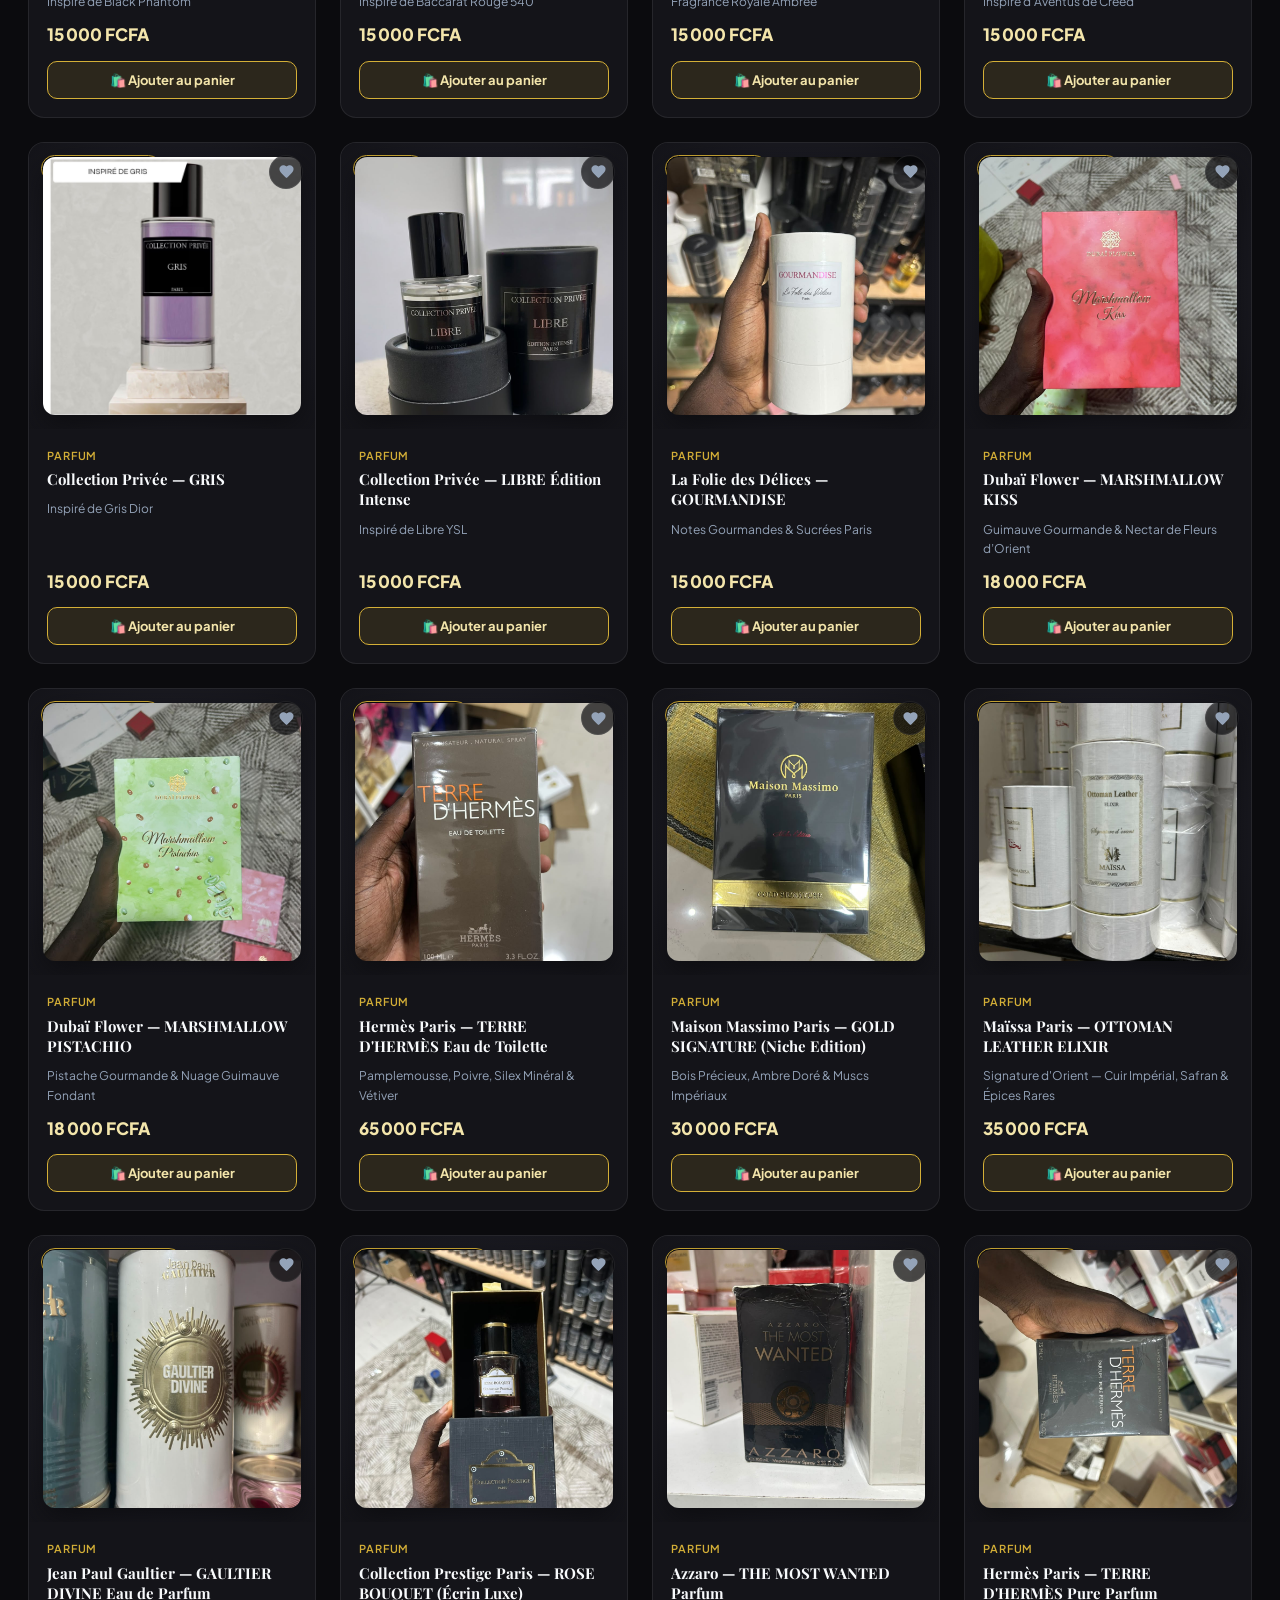
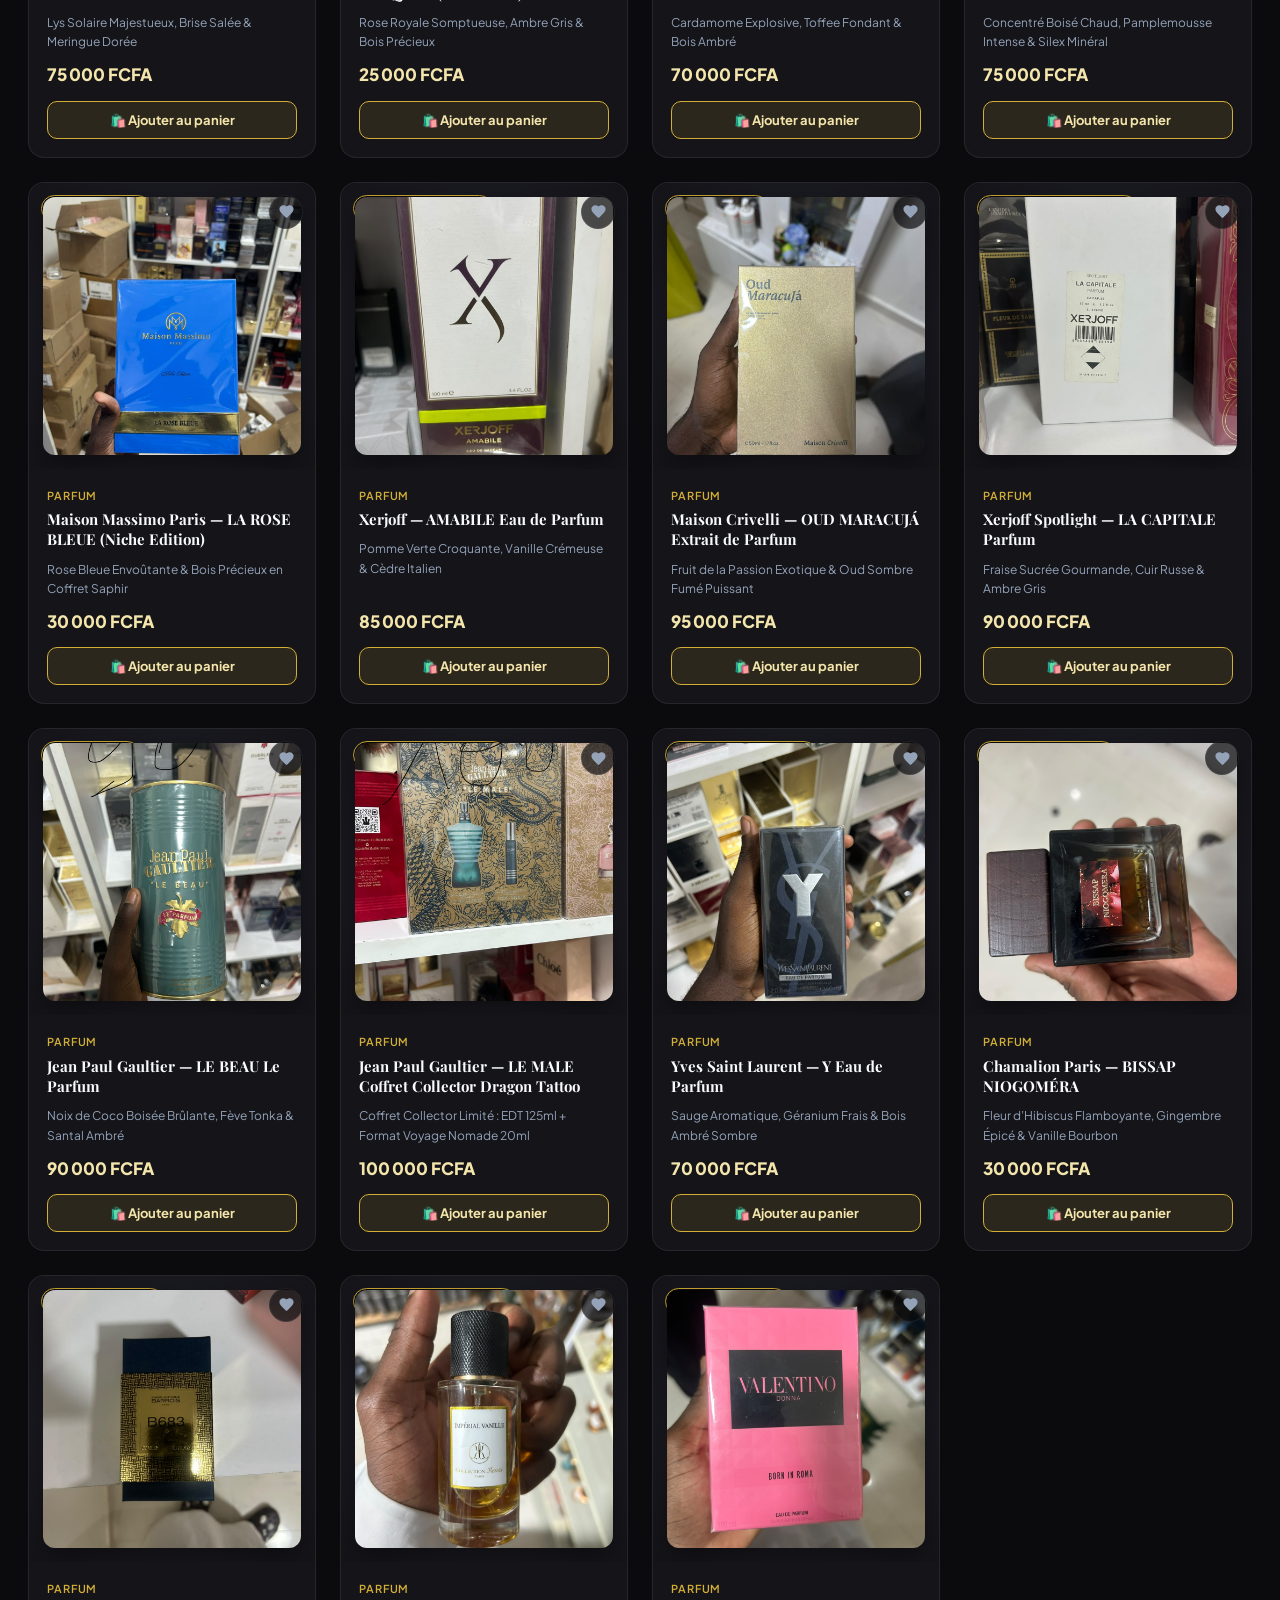
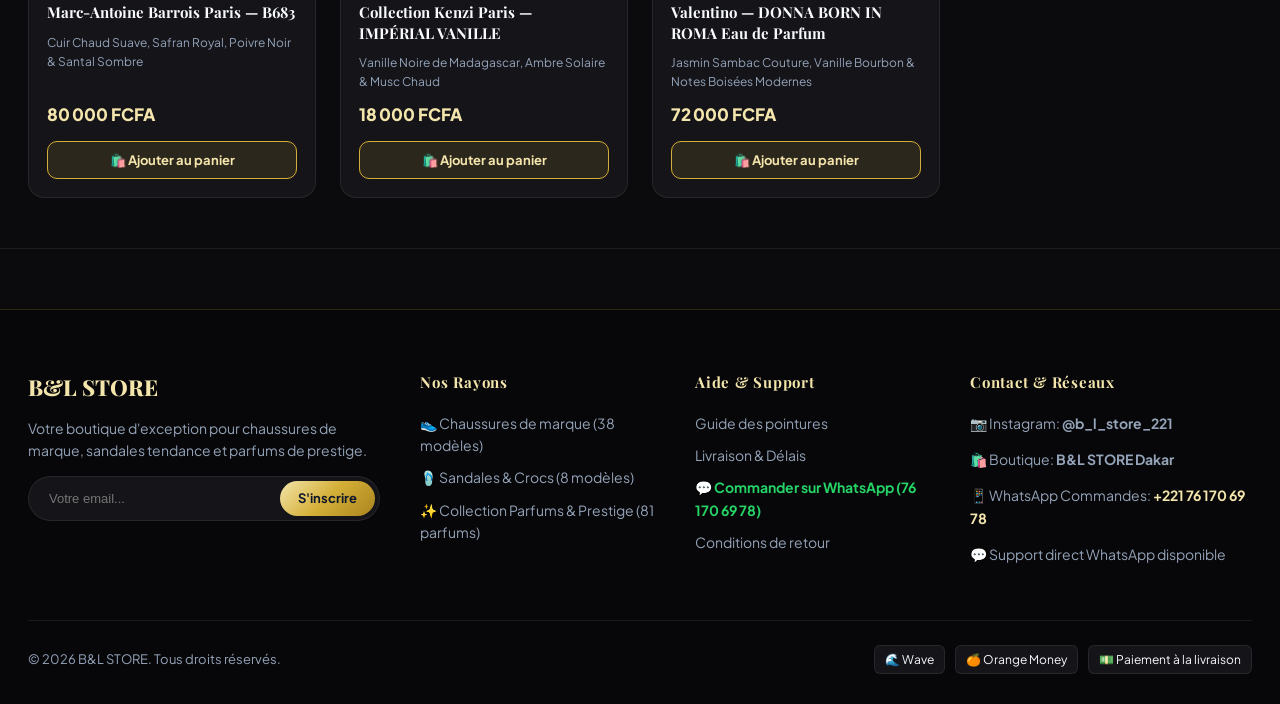
==== commit 2810d861: "modification du boutton watsapp" ====
--- a/index.html
+++ b/index.html
@@ -72,12 +72,6 @@
 
       <!-- Header Actions -->
       <div class="header-actions">
-        <a href="https://wa.me/221761706978" target="_blank" class="header-wa-btn" title="Commander sur WhatsApp">
-          <svg viewBox="0 0 24 24" width="18" height="18" fill="currentColor">
-            <path d="M12.04 2C6.58 2 2.13 6.45 2.13 11.91C2.13 13.66 2.59 15.36 3.45 16.86L2.05 22L7.3 20.62C8.75 21.41 10.38 21.83 12.04 21.83C17.5 21.83 21.95 17.38 21.95 11.92C21.95 9.27 20.92 6.78 19.05 4.91C17.18 3.03 14.69 2 12.04 2M12.05 3.67C14.25 3.67 16.31 4.53 17.87 6.09C19.42 7.65 20.28 9.72 20.28 11.92C20.28 16.46 16.58 20.15 12.04 20.15C10.56 20.15 9.11 19.76 7.85 19L7.55 18.83L4.43 19.65L5.26 16.61L5.06 16.29C4.24 15 3.8 13.47 3.8 11.91C3.81 7.37 7.5 3.67 12.05 3.67M9.53 7.03C9.36 7.03 9.09 7.09 8.87 7.33C8.65 7.57 8.02 8.16 8.02 9.36C8.02 10.56 8.9 11.72 9.02 11.89C9.14 12.05 10.73 14.5 13.17 15.56C13.75 15.81 14.2 15.96 14.56 16.07C15.14 16.26 15.67 16.23 16.09 16.17C16.55 16.1 17.52 15.58 17.72 15.01C17.93 14.44 17.93 13.96 17.87 13.86C17.81 13.76 17.65 13.7 17.41 13.58C17.17 13.46 15.99 12.88 15.77 12.8C15.55 12.72 15.39 12.68 15.23 12.92C15.07 13.16 14.6 13.7 14.46 13.86C14.32 14.02 14.18 14.04 13.94 13.92C13.7 13.8 12.69 13.47 11.49 12.4C10.56 11.57 9.93 10.55 9.81 10.35C9.69 10.15 9.8 10.04 9.92 9.92C10.03 9.81 10.17 9.62 10.29 9.48C10.41 9.34 10.45 9.24 10.53 9.08C10.61 8.92 10.57 8.78 10.51 8.66C10.45 8.54 9.98 7.37 9.78 6.9C9.59 6.43 9.39 6.5 9.24 6.5C9.1 6.5 8.94 6.5 8.78 6.5L9.53 7.03Z"/>
-          </svg>
-          <span>WhatsApp</span> <strong>76 170 69 78</strong>
-        </a>
         <button class="action-btn" onclick="openWishlistDrawer()" title="Favoris">
           <svg viewBox="0 0 24 24">
             <path
@@ -306,11 +300,7 @@
         <span>Total:</span>
         <span id="totalVal">0 FCFA</span>
       </div>
-      <button class="btn-checkout" onclick="openCheckoutModal()">Passer la commande sur WhatsApp ➔</button>
-      <button class="btn-cart-direct-wa" onclick="directCartWhatsAppOrder()">⚡ Envoi direct Panier sur WhatsApp</button>
-      <div class="cart-wa-notice">
-        <span>💬 Commandes traitées 7j/7 sur WhatsApp : <strong>+221 76 170 69 78</strong></span>
-      </div>
+      <button class="btn-checkout" onclick="openCheckoutModal()">Passer la commande ➔</button>
     </div>
   </div>
 
--- a/style.css
+++ b/style.css
@@ -1116,7 +1116,7 @@
   background: var(--bg-card);
   border-left: 1px solid var(--border-color);
   box-shadow: -10px 0 30px rgba(0, 0, 0, 0.8);
-  z-index: 110;
+  z-index: 300;
   display: flex;
   flex-direction: column;
   transform: translateX(100%);
@@ -1401,7 +1401,7 @@
 /* Toast Alerts */
 .toast-container {
   position: fixed;
-  bottom: 24px;
+  bottom: 84px;
   left: 24px;
   z-index: 200;
   display: flex;
@@ -1571,11 +1571,11 @@
   font-weight: 800;
 }
 
-/* Floating WhatsApp Widget */
+/* Floating WhatsApp Widget (En bas à gauche) */
 .floating-wa-btn {
   position: fixed;
   bottom: 24px;
-  right: 24px;
+  left: 24px;
   z-index: 150;
   display: flex;
   align-items: center;
@@ -1641,9 +1641,7 @@
     padding: 14px;
     border-radius: 50%;
     bottom: 20px;
-    right: 20px;
-  }
-  .header-wa-btn span {
-    display: none;
-  }
-}
+    left: 20px;
+  }
+}
+
